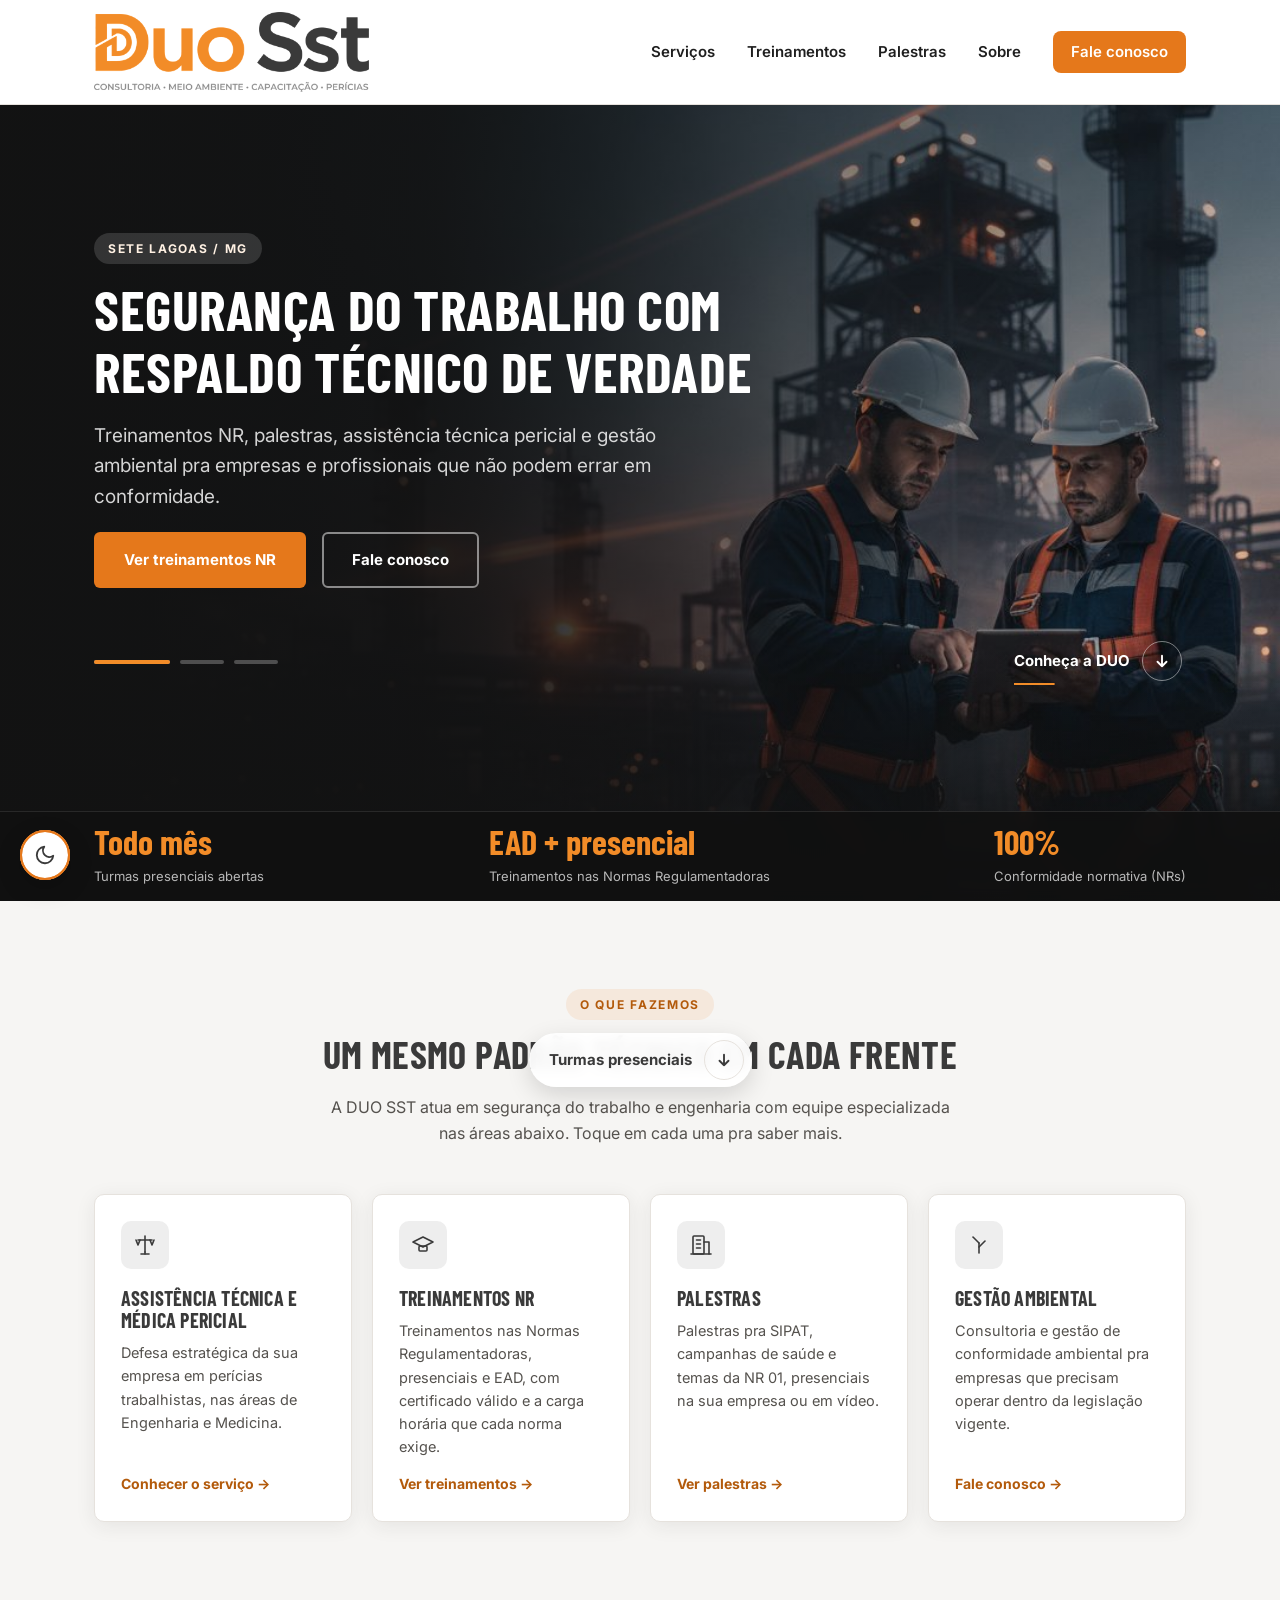
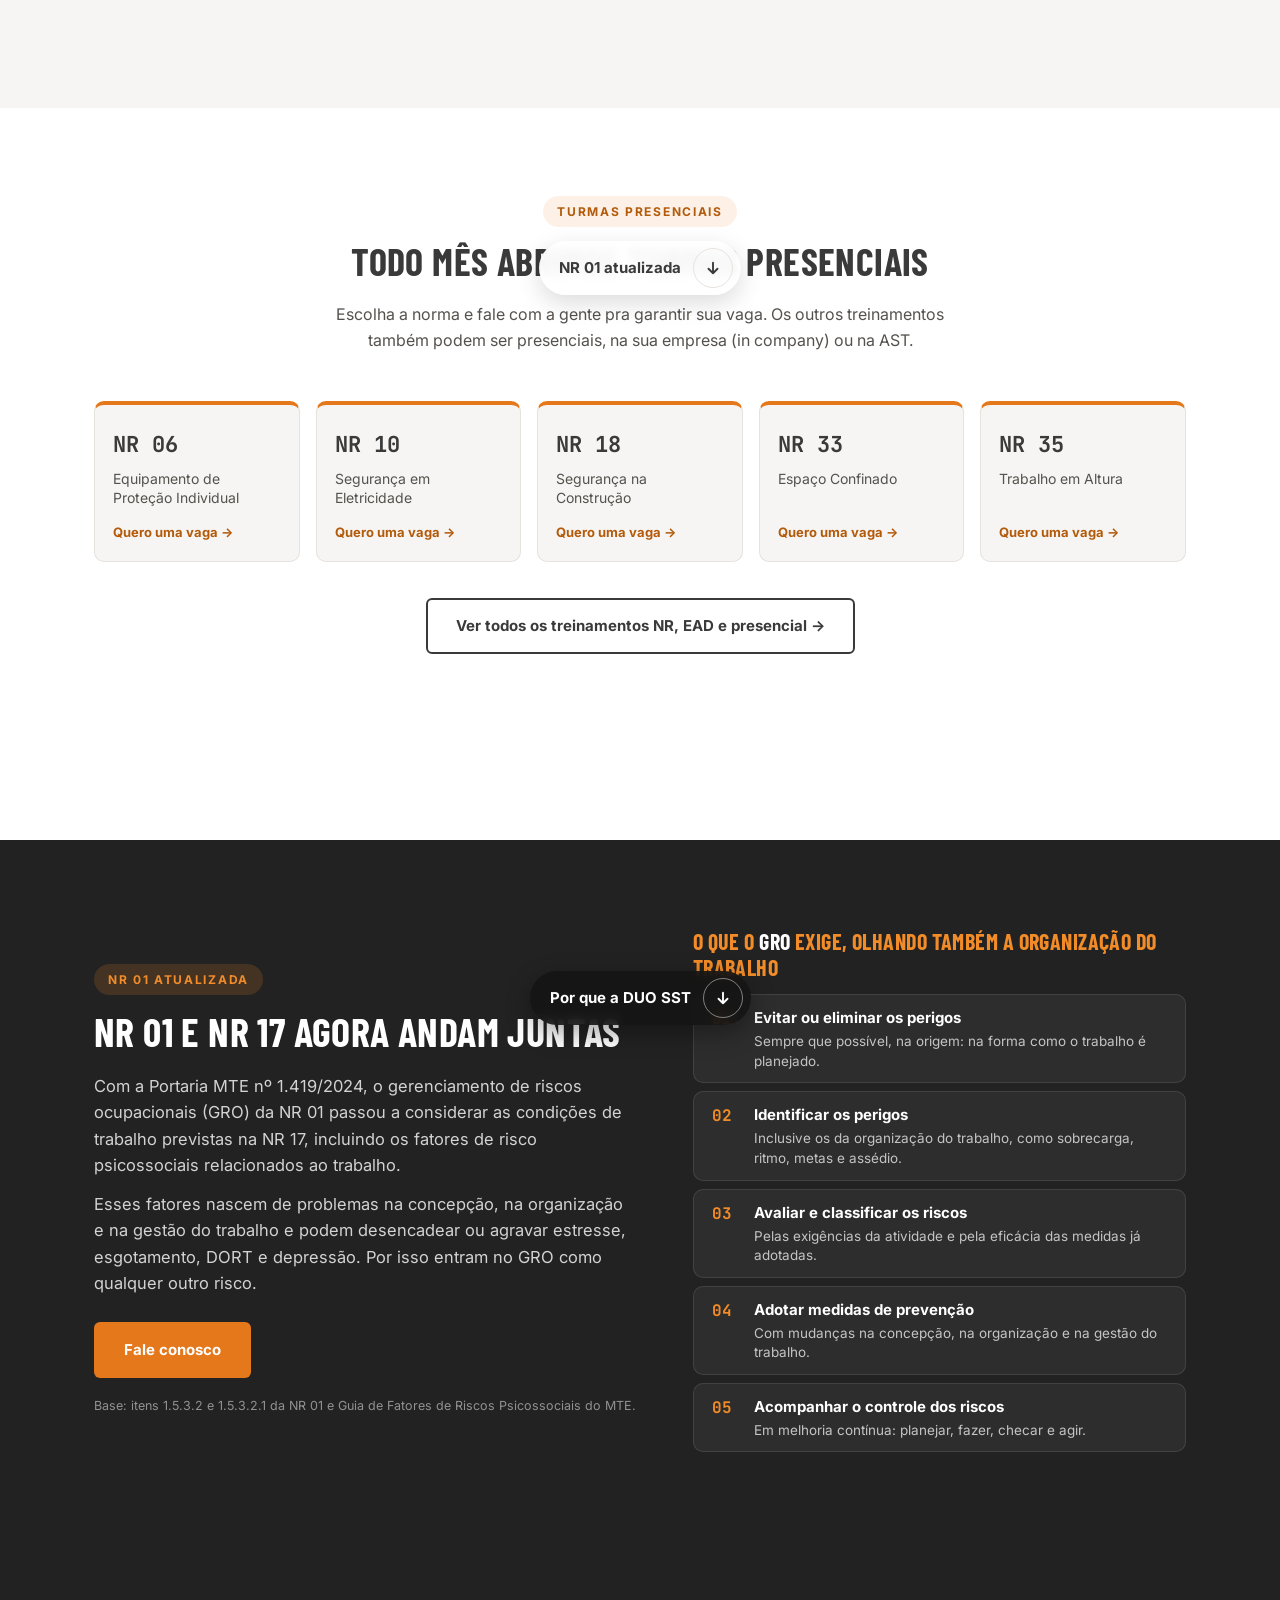
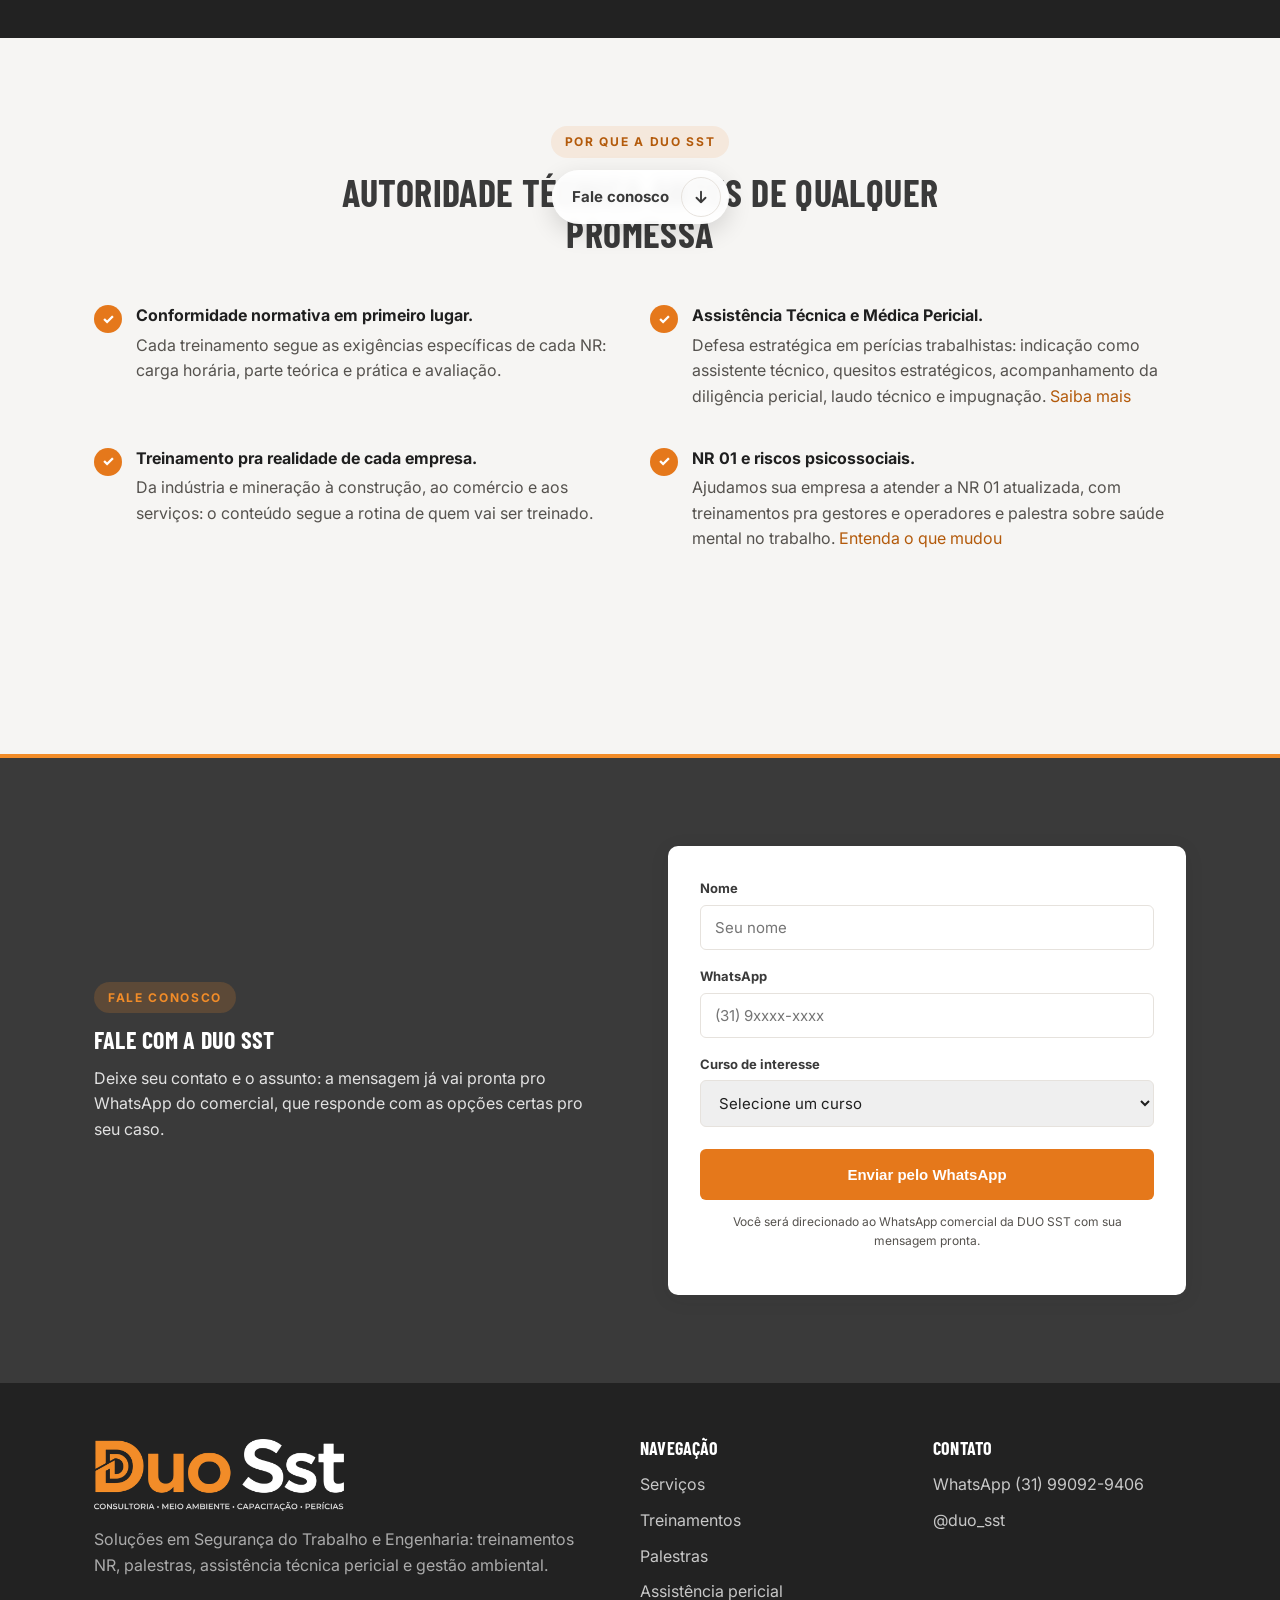
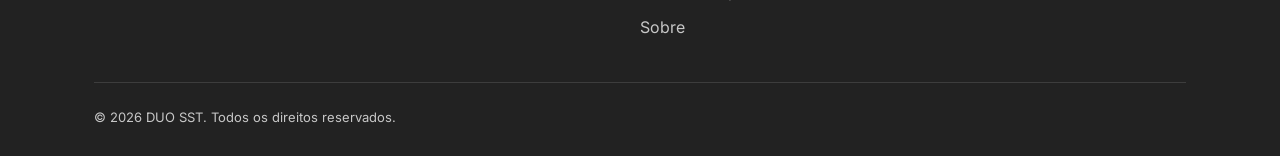
==== index.html @ 2e7e0bcc "Site DUO SST: primeira publicação no GitHub Pages Co-Authored-By: Claude Opus 5.5 <noreply@anthropic" ====
<!DOCTYPE html>
<html lang="pt-BR">
<head>
<meta charset="UTF-8">
<meta name="viewport" content="width=device-width, initial-scale=1.0">
<title>DUO SST | Treinamentos NR, Palestras, Assistência Pericial e Gestão Ambiental</title>
<meta property="og:title" content="DUO SST · Segurança do Trabalho">
<meta property="og:description" content="DUO Soluções em Segurança do Trabalho e Engenharia. Treinamentos NR (presenciais e EAD), palestras, assistência técnica e médica pericial e gestão ambiental em Sete Lagoas/MG.">
<meta property="og:image" content="https://dapper-kulfi-7c891e.netlify.app/assets/og-duo.png">
<meta property="og:image:width" content="1200">
<meta property="og:image:height" content="630">
<meta property="og:url" content="https://dapper-kulfi-7c891e.netlify.app/">
<meta property="og:type" content="website">
<link rel="icon" type="image/png" href="assets/logo-d.png">
<meta name="description" content="DUO Soluções em Segurança do Trabalho e Engenharia. Treinamentos NR (presenciais e EAD), palestras, assistência técnica e médica pericial e gestão ambiental em Sete Lagoas/MG.">
<link rel="preconnect" href="https://fonts.googleapis.com">
<link rel="preconnect" href="https://fonts.gstatic.com" crossorigin>
<link href="https://fonts.googleapis.com/css2?family=Barlow+Condensed:wght@600;700&family=Inter:wght@400;500;600;700&family=JetBrains+Mono:wght@500;700&display=swap" rel="stylesheet">
<link rel="stylesheet" href="css/style.css">
<script>try{if(localStorage.getItem("duo-tema")==="escuro")document.documentElement.dataset.theme="dark"}catch(e){}</script>
</head>
<body>

<header class="site-header">
  <div class="wrap">
    <a href="index.html" class="logo">
      <img class="logo-cor" src="assets/logo.png" alt="DUO SST · Consultoria, meio ambiente, capacitação e perícias">
      <img class="logo-prata" src="assets/logo-prata.png" alt="DUO SST · Consultoria, meio ambiente, capacitação e perícias">
    </a>
    <button class="nav-toggle" onclick="toggleNav()" aria-label="Abrir menu">&#9776;</button>
    <nav class="main-nav">
      <a href="index.html#servicos">Serviços</a>
      <a href="cursos.html">Treinamentos</a>
      <a href="palestras.html">Palestras</a>
      <a href="index.html#sobre">Sobre</a>
      <a href="index.html#cadastro" data-whats="geral" class="nav-cta">Fale conosco</a>
    </nav>
  </div>
</header>

<section class="hero hero-carrossel" aria-roledescription="carrossel" aria-label="Destaques da DUO SST">
  <div class="hero-fundos" aria-hidden="true">
    <div class="hero-fundo ativo" style="background-image:url(assets/hero/seguranca.jpg)"></div>
    <div class="hero-fundo" style="background-image:url(assets/hero/pericias.jpg)"></div>
    <div class="hero-fundo" style="background-image:url(assets/hero/nr01.jpg)"></div>
  </div>
  <div class="wrap">
    <div class="hero-slides">
      <div class="hero-slide ativo" role="group" aria-roledescription="slide" aria-label="1 de 3">
        <span class="badge">Sete Lagoas / MG</span>
        <h1>Segurança do trabalho com respaldo técnico de verdade</h1>
        <p class="lead">Treinamentos NR, palestras, assistência técnica pericial e gestão ambiental pra empresas e profissionais que não podem errar em conformidade.</p>
        <div class="actions">
          <a href="cursos.html" class="btn btn-primary">Ver treinamentos NR</a>
          <a href="#cadastro" data-whats="geral" class="btn btn-outline">Fale conosco</a>
        </div>
      </div>
      <div class="hero-slide" role="group" aria-roledescription="slide" aria-label="2 de 3">
        <span class="badge">Assistência técnica e médica pericial</span>
        <h1>Sua empresa bem defendida em perícias trabalhistas</h1>
        <p class="lead">Assistente técnico de Engenharia e Medicina do lado da sua empresa: quesitos estratégicos, acompanhamento da diligência, laudo técnico e impugnação.</p>
        <div class="actions">
          <a href="pericias.html" class="btn btn-primary">Conhecer o serviço</a>
          <a href="#cadastro" data-whats="pericia" class="btn btn-outline">Fale conosco</a>
        </div>
      </div>
      <div class="hero-slide" role="group" aria-roledescription="slide" aria-label="3 de 3">
        <span class="badge">NR 01 · Riscos psicossociais</span>
        <h1>Riscos psicossociais agora fazem parte do PGR</h1>
        <p class="lead">Desde 26 de maio de 2026, toda empresa com empregados CLT precisa inventariar, avaliar e agir sobre sobrecarga, pressão por metas, assédio e falta de autonomia. Programa de bem-estar não substitui essa avaliação.</p>
        <div class="actions">
          <a href="#nr-01" class="btn btn-primary">Entenda o que mudou</a>
          <a href="#cadastro" data-whats="nr01" class="btn btn-outline">Fale conosco</a>
        </div>
      </div>
    </div>
    <div class="hero-controles">
      <div class="hero-pontos" role="tablist" aria-label="Escolher destaque">
        <button type="button" role="tab" class="hero-ponto ativo" aria-selected="true" aria-label="Segurança do trabalho"><span></span></button>
        <button type="button" role="tab" class="hero-ponto" aria-selected="false" aria-label="Assistência pericial"><span></span></button>
        <button type="button" role="tab" class="hero-ponto" aria-selected="false" aria-label="NR 01"><span></span></button>
      </div>
      <a href="#o-que-fazemos" class="rolar-cue hero-rolar">Conheça a DUO
        <span class="rolar-seta"><svg viewBox="0 0 24 24" fill="none" stroke="currentColor" stroke-width="2.5" stroke-linecap="round" stroke-linejoin="round" aria-hidden="true"><path d="M12 5v14M6 13l6 6 6-6"/></svg></span></a>
    </div>
  </div>
  <div class="hero-faixa" aria-label="A DUO em números">
    <div class="wrap">
      <div class="hero-stats">
        <div><strong>Todo mês</strong><span>Turmas presenciais abertas</span></div>
        <div><strong>EAD + presencial</strong><span>Treinamentos nas Normas Regulamentadoras</span></div>
        <div><strong>100%</strong><span>Conformidade normativa (NRs)</span></div>
      </div>
    </div>
  </div>
</section>

<section id="servicos">
  <div class="wrap">
    <div class="section-head" id="o-que-fazemos">
      <span class="badge">O que fazemos</span>
      <h2>Um mesmo padrão técnico em cada frente</h2>
      <p>A DUO SST atua em segurança do trabalho e engenharia com equipe especializada nas áreas abaixo. Toque em cada uma pra saber mais.</p>
    </div>
    <div class="pillars pillars-4">
      <a class="pillar-card pillar-link" href="pericias.html">
        <div class="icon" data-icon="pericia"></div>
        <h3>Assistência Técnica e Médica Pericial</h3>
        <p>Defesa estratégica da sua empresa em perícias trabalhistas, nas áreas de Engenharia e Medicina.</p>
        <span class="pillar-more">Conhecer o serviço →</span>
      </a>
      <a class="pillar-card pillar-link" href="cursos.html">
        <div class="icon" data-icon="treinamento"></div>
        <h3>Treinamentos NR</h3>
        <p>Treinamentos nas Normas Regulamentadoras, presenciais e EAD, com certificado válido e a carga horária que cada norma exige.</p>
        <span class="pillar-more">Ver treinamentos →</span>
      </a>
      <a class="pillar-card pillar-link" href="palestras.html">
        <div class="icon" data-icon="empresa"></div>
        <h3>Palestras</h3>
        <p>Palestras pra SIPAT, campanhas de saúde e temas da NR 01, presenciais na sua empresa ou em vídeo.</p>
        <span class="pillar-more">Ver palestras →</span>
      </a>
      <a class="pillar-card pillar-link" href="#cadastro" data-whats="ambiental">
        <div class="icon" data-icon="ambiental"></div>
        <h3>Gestão Ambiental</h3>
        <p>Consultoria e gestão de conformidade ambiental pra empresas que precisam operar dentro da legislação vigente.</p>
        <span class="pillar-more">Fale conosco →</span>
      </a>
    </div>
  </div>
</section>

<section class="alt" id="turmas">
  <div class="wrap">
    <div class="section-head">
      <span class="badge">Turmas presenciais</span>
      <h2>Todo mês abrimos turmas presenciais</h2>
      <p>Escolha a norma e fale com a gente pra garantir sua vaga. Os outros treinamentos também podem ser presenciais, na sua empresa (in company) ou na AST.</p>
    </div>
    <div class="turmas-grid">
      <a class="turma-chip" data-turma="NR 06 (EPI)" href="#cadastro"><span class="turma-code">NR 06</span><span class="turma-nome">Equipamento de Proteção Individual</span><span class="turma-cta">Quero uma vaga →</span></a>
      <a class="turma-chip" data-turma="NR 10 (Segurança em Eletricidade)" href="#cadastro"><span class="turma-code">NR 10</span><span class="turma-nome">Segurança em Eletricidade</span><span class="turma-cta">Quero uma vaga →</span></a>
      <a class="turma-chip" data-turma="NR 18 (Construção Civil)" href="#cadastro"><span class="turma-code">NR 18</span><span class="turma-nome">Segurança na Construção</span><span class="turma-cta">Quero uma vaga →</span></a>
      <a class="turma-chip" data-turma="NR 33 (Espaço Confinado)" href="#cadastro"><span class="turma-code">NR 33</span><span class="turma-nome">Espaço Confinado</span><span class="turma-cta">Quero uma vaga →</span></a>
      <a class="turma-chip" data-turma="NR 35 (Trabalho em Altura)" href="#cadastro"><span class="turma-code">NR 35</span><span class="turma-nome">Trabalho em Altura</span><span class="turma-cta">Quero uma vaga →</span></a>
    </div>
    <p style="text-align:center; margin-top:36px;">
      <a href="cursos.html" class="btn btn-outline-grafite">Ver todos os treinamentos NR, EAD e presencial →</a>
    </p>
  </div>
</section>

<section class="nr01-section">
  <div class="wrap">
    <div class="nr01-grid" id="nr-01">
      <div>
        <span class="badge">NR 01 atualizada</span>
        <h2>NR 01 e NR 17 agora andam juntas</h2>
        <p class="nr01-lead">Com a Portaria MTE nº 1.419/2024, o gerenciamento de riscos ocupacionais (GRO) da NR 01 passou a considerar as condições de trabalho previstas na NR 17, incluindo os fatores de risco psicossociais relacionados ao trabalho.</p>
        <p class="nr01-lead">Esses fatores nascem de problemas na concepção, na organização e na gestão do trabalho e podem desencadear ou agravar estresse, esgotamento, DORT e depressão. Por isso entram no GRO como qualquer outro risco.</p>
        <div class="nr01-ctas">
          <a href="#cadastro" data-whats="nr01" class="btn btn-primary">Fale conosco</a>
        </div>
        <p class="nr01-fonte">Base: itens 1.5.3.2 e 1.5.3.2.1 da NR 01 e Guia de Fatores de Riscos Psicossociais do MTE.</p>
      </div>
      <div>
        <p class="nr01-lista-titulo">O que o <strong>GRO</strong> exige, olhando também a organização do trabalho</p>
        <ol class="nr01-passos passos-compactos">
          <li><strong>Evitar ou eliminar os perigos</strong><span>Sempre que possível, na origem: na forma como o trabalho é planejado.</span></li>
          <li><strong>Identificar os perigos</strong><span>Inclusive os da organização do trabalho, como sobrecarga, ritmo, metas e assédio.</span></li>
          <li><strong>Avaliar e classificar os riscos</strong><span>Pelas exigências da atividade e pela eficácia das medidas já adotadas.</span></li>
          <li><strong>Adotar medidas de prevenção</strong><span>Com mudanças na concepção, na organização e na gestão do trabalho.</span></li>
          <li><strong>Acompanhar o controle dos riscos</strong><span>Em melhoria contínua: planejar, fazer, checar e agir.</span></li>
        </ol>
      </div>
    </div>
  </div>
</section>

<section id="sobre">
  <div class="wrap">
    <div class="section-head">
      <span class="badge">Por que a DUO SST</span>
      <h2>Autoridade técnica antes de qualquer promessa</h2>
    </div>
    <div class="trust-list">
      <div class="trust-item">
        <span class="dot">✓</span>
        <div><strong>Conformidade normativa em primeiro lugar.</strong><p style="margin-top:4px;">Cada treinamento segue as exigências específicas de cada NR: carga horária, parte teórica e prática e avaliação.</p></div>
      </div>
      <div class="trust-item">
        <span class="dot">✓</span>
        <div><strong>Assistência Técnica e Médica Pericial.</strong><p style="margin-top:4px;">Defesa estratégica em perícias trabalhistas: indicação como assistente técnico, quesitos estratégicos, acompanhamento da diligência pericial, laudo técnico e impugnação. <a href="pericias.html">Saiba mais</a></p></div>
      </div>
      <div class="trust-item">
        <span class="dot">✓</span>
        <div><strong>Treinamento pra realidade de cada empresa.</strong><p style="margin-top:4px;">Da indústria e mineração à construção, ao comércio e aos serviços: o conteúdo segue a rotina de quem vai ser treinado.</p></div>
      </div>
      <div class="trust-item">
        <span class="dot">✓</span>
        <div><strong>NR 01 e riscos psicossociais.</strong><p style="margin-top:4px;">Ajudamos sua empresa a atender a NR 01 atualizada, com treinamentos pra gestores e operadores e palestra sobre saúde mental no trabalho. <a href="#nr-01">Entenda o que mudou</a></p></div>
      </div>
    </div>
  </div>
</section>

<section class="lead-section" id="cadastro">
  <div class="wrap">
    <div class="lead-grid">
      <div>
        <span class="badge">Fale conosco</span>
        <h2>Fale com a DUO SST</h2>
        <p>Deixe seu contato e o assunto: a mensagem já vai pronta pro WhatsApp do comercial, que responde com as opções certas pro seu caso.</p>
      </div>
      <form class="lead-form" id="lead-form" onsubmit="return sendLead('lead-form')">
        <label for="nome">Nome</label>
        <input type="text" id="nome" name="nome" placeholder="Seu nome" required>

        <label for="whatsapp">WhatsApp</label>
        <input type="tel" id="whatsapp" name="whatsapp" placeholder="(31) 9xxxx-xxxx" required>

        <label for="curso">Curso de interesse</label>
        <select id="curso" name="curso">
          <option>Selecione um curso</option>
          <option>Turma presencial (NR 06, 10, 18, 33 ou 35)</option>
          <option>Outro treinamento NR</option>
          <option>NR 01 e riscos psicossociais</option>
          <option>Palestras</option>
          <option>Assistência técnica e médica pericial</option>
          <option>Gestão ambiental</option>
        </select>

        <button type="submit" class="btn btn-primary">Enviar pelo WhatsApp</button>
        <p class="fine-print">Você será direcionado ao WhatsApp comercial da DUO SST com sua mensagem pronta.</p>
      </form>
    </div>
  </div>
</section>

<footer class="site-footer">
  <div class="wrap">
    <div class="footer-grid">
      <div>
        <img class="footer-logo logo-cor" src="assets/logo-escuro.png" alt="DUO SST">
        <img class="footer-logo logo-prata" src="assets/logo-prata.png" alt="DUO SST">
        <p>Soluções em Segurança do Trabalho e Engenharia: treinamentos NR, palestras, assistência técnica pericial e gestão ambiental.</p>
      </div>
      <div>
        <h4>Navegação</h4>
        <ul>
          <li><a href="index.html#servicos">Serviços</a></li>
          <li><a href="cursos.html">Treinamentos</a></li>
          <li><a href="palestras.html">Palestras</a></li>
          <li><a href="pericias.html">Assistência pericial</a></li>
          <li><a href="index.html#sobre">Sobre</a></li>
        </ul>
      </div>
      <div>
        <h4>Contato</h4>
        <ul>
          <li><a href="index.html#cadastro" data-whats="geral">WhatsApp (31) 99092-9406</a></li>
          <li><a href="https://www.instagram.com/duo_sst" target="_blank" rel="noopener">@duo_sst</a></li>
        </ul>
      </div>
    </div>
    <div class="footer-bottom">
      <span>&copy; 2026 DUO SST. Todos os direitos reservados.</span>
    </div>
  </div>
</footer>

<button type="button" class="tema-toggle" aria-label="Alternar modo noturno" aria-pressed="false" onclick="alternarTema()"><svg class="ico-lua" viewBox="0 0 24 24" fill="none" stroke="currentColor" stroke-width="2" stroke-linecap="round" stroke-linejoin="round" aria-hidden="true"><path d="M21 12.8A9 9 0 1 1 11.2 3a7 7 0 0 0 9.8 9.8z"/></svg><svg class="ico-sol" viewBox="0 0 24 24" fill="none" stroke="currentColor" stroke-width="2" stroke-linecap="round" aria-hidden="true"><circle cx="12" cy="12" r="4.2"/><path d="M12 2v2.2M12 19.8V22M4.9 4.9l1.6 1.6M17.5 17.5l1.6 1.6M2 12h2.2M19.8 12H22M4.9 19.1l1.6-1.6M17.5 6.5l1.6-1.6"/></svg></button>
<a class="whats-float" data-whats="geral" href="index.html#cadastro" aria-label="Fale conosco no WhatsApp"><svg viewBox="0 0 24 24" width="26" height="26" fill="currentColor" aria-hidden="true"><path d="M12 2a10 10 0 0 0-8.6 15.1L2 22l5-1.3A10 10 0 1 0 12 2zm0 18.2a8.2 8.2 0 0 1-4.2-1.2l-.3-.2-3 .8.8-2.9-.2-.3A8.2 8.2 0 1 1 12 20.2zm4.5-6.1c-.2-.1-1.5-.7-1.7-.8-.2-.1-.4-.1-.6.1l-.8 1c-.1.2-.3.2-.5.1a6.7 6.7 0 0 1-3.3-2.9c-.3-.4.3-.4.8-1.4.1-.2 0-.3 0-.4l-.8-1.8c-.2-.5-.4-.4-.6-.4h-.5a1 1 0 0 0-.7.3 3 3 0 0 0-.9 2.2 5.2 5.2 0 0 0 1.1 2.7 11.8 11.8 0 0 0 4.5 4c1.7.7 2.3.8 3.2.6.5-.1 1.5-.6 1.7-1.2.2-.6.2-1.1.2-1.2-.1-.1-.3-.2-.5-.3z"/></svg><span>Dúvidas? Fale conosco</span></a>

<script src="js/icons.js"></script>
<script src="js/courses-data.js"></script>
<script src="js/main.js"></script>
</body>
</html>
---- css/style.css ----
:root {
  /* Marca nova (out/2026): laranja + grafite, tirados da logo "2 cores" */
  --grafite: #3A3A3A;
  --grafite-dark: #222222;
  --laranja: #E5781B;        /* preenchimento com texto branco */
  --laranja-claro: #F28C28;  /* laranja exato da logo, sobre fundo escuro */
  --laranja-dark: #B35A0B;   /* texto laranja sobre fundo claro */
  --bg: #F6F5F3;
  --bg-alt: #FFFFFF;
  --ink: #1F1F1F;
  --ink-soft: #55524E;
  --border: #E6E2DD;
  --photo-bg: #ECE9E5;
  --radius: 10px;
  --shadow: 0 4px 20px rgba(40,40,40,0.08);
  --max: 1140px;
  /* Papéis de cor (trocam no modo noturno) */
  --surface: #FFFFFF;          /* cartões, header, formulários */
  --heading: var(--grafite);   /* títulos e textos fortes */
  --laranja-texto: var(--laranja-dark); /* laranja usado como cor de texto */
  --tint: rgba(40,40,40,.08);  /* fundinho de chip/ícone */
  --tint-2: rgba(40,40,40,.04);
  --mono: 'JetBrains Mono', ui-monospace, 'SFMono-Regular', Menlo, monospace;
}

* { box-sizing: border-box; }

html { scroll-behavior: smooth; }
[id] { scroll-margin-top: 116px; }

body {
  margin: 0;
  font-family: 'Inter', -apple-system, sans-serif;
  color: var(--ink);
  background: var(--bg);
  line-height: 1.6;
}

h1, h2, h3, h4 {
  font-family: 'Barlow Condensed', sans-serif;
  font-weight: 700;
  text-transform: uppercase;
  letter-spacing: 0.01em;
  line-height: 1.1;
  margin: 0 0 .5em;
  color: var(--heading);
}

p { margin: 0 0 1em; color: var(--ink-soft); }

a { color: var(--laranja-texto); text-decoration: none; }
a:hover { text-decoration: underline; }

.wrap {
  max-width: var(--max);
  margin: 0 auto;
  padding: 0 24px;
}

.badge {
  display: inline-block;
  font-family: 'Inter', sans-serif;
  font-size: 12px;
  font-weight: 700;
  letter-spacing: 0.14em;
  text-transform: uppercase;
  color: var(--laranja-texto);
  background: rgba(229,120,27,0.1);
  padding: 6px 14px;
  border-radius: 999px;
  margin-bottom: 14px;
}

.btn {
  display: inline-flex;
  align-items: center;
  gap: 8px;
  padding: 14px 28px;
  border-radius: 6px;
  font-weight: 700;
  font-size: 15px;
  cursor: pointer;
  border: 2px solid transparent;
  text-decoration: none;
  transition: transform .15s ease, box-shadow .15s ease;
  position: relative;
}
.btn:hover { transform: translateY(-1px); text-decoration: none; }

.btn-primary { background: var(--laranja); color: #fff; }
.btn-primary:hover { background: var(--laranja-dark); box-shadow: 0 6px 16px rgba(229,120,27,.3); }

.btn-outline { background: transparent; border-color: rgba(255,255,255,.5); color: #fff; }
.btn-outline:hover { border-color: #fff; background: rgba(255,255,255,.08); }

.btn-outline-grafite { background: transparent; border-color: var(--heading); color: var(--heading); }
.btn-outline-grafite:hover { background: var(--grafite); color: #fff; }

/* Header */
header.site-header {
  position: sticky;
  top: 0;
  z-index: 50;
  background: var(--surface);
  border-bottom: 1px solid var(--border);
}
header.site-header .wrap {
  display: flex;
  align-items: center;
  justify-content: space-between;
  height: 104px;
}
.logo {
  display: flex;
  align-items: center;
  gap: 10px;
}
.logo img {
  height: 80px;
  width: auto;
  display: block;
}
nav.main-nav {
  display: flex;
  align-items: center;
  gap: 32px;
}
nav.main-nav a {
  color: var(--ink);
  font-weight: 600;
  font-size: 15px;
}
nav.main-nav a:hover { color: var(--laranja-texto); text-decoration: none; }
.nav-toggle { display: none; }

/* Hero */
.hero {
  background: linear-gradient(160deg, var(--grafite-dark) 0%, var(--grafite) 100%);
  color: #fff;
  padding: 88px 0 96px;
}
.hero h1, .hero .badge { color: #fff; }
.hero .badge { background: rgba(255,255,255,.14); color: #FFF1E3; }
.hero h1 { font-size: 56px; max-width: 780px; }
.hero p.lead { font-size: 19px; color: rgba(255,255,255,.82); max-width: 620px; }
.hero .actions { display: flex; gap: 16px; margin-top: 28px; flex-wrap: wrap; }
.hero-stats {
  display: flex;
  gap: 40px;
  margin-top: 56px;
  padding-top: 32px;
  border-top: 1px solid rgba(255,255,255,.16);
  flex-wrap: wrap;
}
.hero-stats div strong {
  display: block;
  font-family: 'Barlow Condensed', sans-serif;
  font-size: 34px;
  color: var(--laranja-claro);
}
.hero-stats div span { font-size: 13px; color: rgba(255,255,255,.7); }

/* Sections */
section { padding: 88px 0; }
section.alt { background: var(--bg-alt); }
.section-head { max-width: 640px; margin: 0 auto 48px; text-align: center; }
.section-head h2 { font-size: 38px; }

/* Pillars */
.pillars {
  display: grid;
  grid-template-columns: repeat(3, 1fr);
  gap: 24px;
}
.pillar-card {
  background: var(--surface);
  border: 1px solid var(--border);
  border-radius: var(--radius);
  padding: 32px;
  box-shadow: var(--shadow);
}
.pillar-card .icon {
  width: 48px; height: 48px;
  border-radius: 10px;
  background: var(--tint);
  display: flex; align-items: center; justify-content: center;
  color: var(--heading);
  margin-bottom: 18px;
}
.pillar-card h3 { font-size: 22px; margin-bottom: 10px; }

/* Course cards — cada curso tem uma "ficha": foto reservada com selo do
   código da NR + ícone de tema, depois título/resumo/specs. O card
   inteiro é clicável e leva pra página própria do curso. */
.course-grid {
  display: grid;
  grid-template-columns: repeat(auto-fill, minmax(280px, 1fr));
  gap: 22px;
}
.course-card {
  background: var(--surface);
  border: 1px solid var(--border);
  border-radius: var(--radius);
  overflow: hidden;
  display: flex;
  flex-direction: column;
  box-shadow: var(--shadow);
  color: var(--ink);
  transition: transform .15s ease, box-shadow .15s ease;
}
.course-card:hover {
  transform: translateY(-3px);
  box-shadow: 0 10px 28px rgba(40,40,40,0.14);
  text-decoration: none;
}
.course-photo {
  position: relative;
  aspect-ratio: 16 / 10;
  background:
    repeating-linear-gradient(135deg, var(--photo-bg), var(--photo-bg) 10px, #E4E0DA 10px, #E4E0DA 20px);
  display: flex;
  align-items: center;
  justify-content: center;
  color: #9BAAA2;
  border-bottom: 1px solid var(--border);
}
.course-photo svg { width: 34px; height: 34px; opacity: .55; }
.course-code {
  position: absolute;
  top: 12px;
  left: 12px;
  display: flex;
  align-items: center;
  gap: 7px;
  background: var(--grafite);
  color: #fff;
  padding: 6px 12px 6px 9px;
  border-radius: 6px;
  font-family: var(--mono);
  font-weight: 700;
  font-size: 13px;
  letter-spacing: 0.02em;
  box-shadow: 0 3px 10px rgba(24,24,24,.35);
}
.course-code svg { width: 15px; height: 15px; flex-shrink: 0; }
.course-card-body { padding: 22px; display: flex; flex-direction: column; flex-grow: 1; }
.course-card .tags { display: flex; gap: 8px; margin-bottom: 10px; flex-wrap: wrap; }
.tag {
  font-family: var(--mono);
  font-size: 11px;
  font-weight: 600;
  letter-spacing: 0.02em;
  padding: 4px 9px;
  border-radius: 4px;
}
.tag-format { background: var(--tint); color: var(--heading); }
.tag-hours { background: rgba(229,120,27,.1); color: var(--laranja-texto); }
.course-card h3 { font-size: 19px; margin-bottom: 8px; }
.course-card p { font-size: 14px; flex-grow: 1; margin-bottom: 14px; }
.card-bottom {
  display: flex;
  align-items: center;
  justify-content: space-between;
  gap: 10px;
}
.card-price {
  font-family: var(--mono);
  font-weight: 700;
  font-size: 15px;
  color: var(--heading);
}
.course-card .card-link {
  font-size: 13.5px;
  font-weight: 700;
  color: var(--laranja-texto);
  display: flex;
  align-items: center;
  gap: 6px;
}

.price-tag {
  display: inline-block;
  font-family: var(--mono);
  font-weight: 700;
  font-size: 24px;
  color: var(--heading);
  margin-bottom: 6px;
}

/* Lead form */
.lead-section {
  background: var(--grafite); border-top: 4px solid var(--laranja-claro);
  color: #fff;
}
.lead-grid {
  display: grid;
  grid-template-columns: 1fr 1fr;
  gap: 56px;
  align-items: center;
}
.lead-section h2, .lead-section .badge { color: #fff; }
.lead-section .badge { background: rgba(242,140,40,.18); color: var(--laranja-claro); }
.lead-section p { color: rgba(255,255,255,.85); }
.lead-form {
  background: var(--surface);
  border-radius: var(--radius);
  padding: 32px;
  box-shadow: var(--shadow);
}
.lead-form label {
  display: block;
  font-size: 13px;
  font-weight: 700;
  color: var(--heading);
  margin-bottom: 6px;
  margin-top: 16px;
}
.lead-form label:first-child { margin-top: 0; }
.lead-form input, .lead-form select {
  width: 100%;
  padding: 12px 14px;
  border: 1px solid var(--border);
  border-radius: 6px;
  font-size: 15px;
  font-family: inherit;
  color: var(--ink);
}
.lead-form input:focus, .lead-form select:focus {
  outline: none;
  border-color: var(--laranja);
}
.lead-form .btn { width: 100%; justify-content: center; margin-top: 22px; padding: 15px; }
.lead-form .fine-print { font-size: 12px; color: var(--ink-soft); margin-top: 12px; text-align: center; }

/* Why-us / trust */
.trust-list { display: grid; grid-template-columns: repeat(2, 1fr); gap: 20px; }
.trust-item { display: flex; gap: 14px; align-items: flex-start; }
.trust-item .dot {
  width: 28px; height: 28px; border-radius: 50%;
  background: var(--laranja); color: #fff;
  display: flex; align-items: center; justify-content: center;
  flex-shrink: 0; font-weight: 800; font-size: 14px;
  margin-top: 2px;
}

/* Footer */
footer.site-footer {
  background: var(--grafite-dark);
  color: rgba(255,255,255,.75);
  padding: 56px 0 28px;
}
footer.site-footer h4 { color: #fff; font-size: 18px; margin-bottom: 14px; }
.footer-logo { width: 250px; max-width: 100%; height: auto; display: block; margin-bottom: 16px; }
footer.site-footer p { color: rgba(255,255,255,.62); }
footer.site-footer a { color: rgba(255,255,255,.75); }
footer.site-footer a:hover { color: #fff; }
.footer-grid {
  display: grid;
  grid-template-columns: 2fr 1fr 1fr;
  gap: 40px;
  padding-bottom: 32px;
  border-bottom: 1px solid rgba(255,255,255,.12);
}
.footer-grid ul { list-style: none; padding: 0; margin: 0; }
.footer-grid li { margin-bottom: 10px; }
.footer-bottom {
  padding-top: 24px;
  font-size: 13px;
  display: flex;
  justify-content: space-between;
  flex-wrap: wrap;
  gap: 8px;
}

/* Notice banner (dev flag) */
.dev-notice {
  background: #FFF3CD;
  color: #7A5B00;
  text-align: center;
  font-size: 13.5px;
  padding: 10px 16px;
}
.dev-notice strong { font-weight: 700; }

/* Category heading in catalog */
.cat-heading { margin: 56px 0 24px; }
.cat-heading:first-child { margin-top: 0; }
.cat-block + .cat-block { margin-top: 52px; }
.cat-heading h3 {
  font-size: 26px;
  border-left: 5px solid var(--laranja);
  padding-left: 14px;
}

/* Filter tabs (navegação do catálogo) */
.filter-tabs {
  display: flex;
  gap: 10px;
  flex-wrap: wrap;
  margin-bottom: 40px;
}
.filter-tab {
  font-family: 'Inter', sans-serif;
  font-size: 13.5px;
  font-weight: 600;
  padding: 9px 16px;
  border-radius: 999px;
  border: 1px solid var(--border);
  background: var(--surface);
  color: var(--ink-soft);
  cursor: pointer;
}
.filter-tab:hover { border-color: var(--laranja); color: var(--laranja-texto); }
.filter-tab.active { background: var(--grafite); border-color: var(--grafite); color: #fff; }

/* Breadcrumb */
.breadcrumb {
  font-size: 13px;
  color: rgba(255,255,255,.65);
  margin-bottom: 18px;
  display: flex;
  gap: 6px;
  flex-wrap: wrap;
}
.breadcrumb a { color: rgba(255,255,255,.85); }
.breadcrumb a:hover { color: #fff; }
.breadcrumb span[aria-current] { color: #fff; }

/* Course detail page */
.course-hero {
  display: grid;
  grid-template-columns: 1fr 220px;
  gap: 32px;
  align-items: start;
}
.course-hero-code {
  display: inline-flex;
  align-items: center;
  gap: 9px;
  font-family: var(--mono);
  font-weight: 700;
  font-size: 15px;
  background: rgba(255,255,255,.14);
  color: #fff;
  padding: 7px 14px 7px 11px;
  border-radius: 6px;
  margin-bottom: 16px;
}
.course-hero-code svg { width: 18px; height: 18px; }
.course-hero h1 { font-size: 40px; max-width: 640px; }
.quick-facts {
  background: rgba(255,255,255,.08);
  border: 1px solid rgba(255,255,255,.16);
  border-radius: var(--radius);
  padding: 20px;
}
.quick-facts dt {
  font-size: 11px;
  text-transform: uppercase;
  letter-spacing: 0.1em;
  color: rgba(255,255,255,.55);
  margin-bottom: 3px;
}
.quick-facts dd {
  font-family: var(--mono);
  font-size: 14px;
  color: #fff;
  margin: 0 0 16px;
  line-height: 1.4;
}
.quick-facts dd:last-child { margin-bottom: 0; }

.detail-layout {
  display: grid;
  grid-template-columns: 1fr 300px;
  gap: 48px;
  align-items: start;
}

.photo-reserved {
  aspect-ratio: 16 / 7;
  border-radius: var(--radius);
  border: 2px dashed var(--border);
  background:
    repeating-linear-gradient(135deg, var(--photo-bg), var(--photo-bg) 12px, #E4E0DA 12px, #E4E0DA 24px);
  display: flex;
  flex-direction: column;
  align-items: center;
  justify-content: center;
  gap: 10px;
  color: #7C8B83;
  margin-bottom: 40px;
  text-align: center;
  padding: 24px;
}
.photo-reserved svg { width: 32px; height: 32px; opacity: .7; }
.photo-reserved strong { font-size: 14px; color: #5D6B63; }
.photo-reserved span { font-size: 12.5px; max-width: 360px; }

/* Foto real (quando o curso já tem imagem) no lugar do placeholder */
.photo-real {
  aspect-ratio: 16 / 7;
  border-radius: var(--radius);
  overflow: hidden;
  position: relative;
  margin-bottom: 40px;
  box-shadow: var(--shadow);
}
.photo-real img { width: 100%; height: 100%; object-fit: cover; display: block; }
.photo-real .caption {
  position: absolute; left: 0; right: 0; bottom: 0;
  background: linear-gradient(0deg, rgba(24,24,24,.88) 0%, rgba(24,24,24,0) 100%);
  color: #fff; padding: 34px 22px 16px;
  font-family: var(--mono); font-size: 12px; letter-spacing: 0.05em; text-transform: uppercase;
}

/* Hero com foto de fundo mesclada na paleta grafite (duotom), no padrão já
   usado em outros clientes da JGA pra fotos reais em fundo de marca.
   Cada camada tem z-index explícito pra não depender de ordem de pintura
   de pseudo-elemento vs. elemento real. */
.hero.has-photo { position: relative; overflow: hidden; background: var(--grafite-dark); }
.hero.has-photo .wrap { position: relative; z-index: 3; }
.hero-photo { position: absolute; inset: 0; overflow: hidden; }
.hero-photo img {
  position: absolute; inset: 0; z-index: 0;
  width: 100%; height: 100%; object-fit: cover; display: block;
  filter: grayscale(1) contrast(1.08) brightness(.85);
}
.hero-photo::after {
  content: ''; position: absolute; inset: 0; z-index: 1;
  background: linear-gradient(160deg, var(--grafite-dark) 0%, var(--grafite) 100%);
  mix-blend-mode: color;
}
.hero-photo-scrim {
  position: absolute; inset: 0; z-index: 2;
  background: linear-gradient(100deg, rgba(24,24,24,.94) 0%, rgba(24,24,24,.72) 42%, rgba(24,24,24,.35) 100%);
}

.module-list { list-style: none; margin: 0; padding: 0; counter-reset: mod; }
.module-list > li {
  counter-increment: mod;
  display: flex;
  gap: 16px;
  padding: 16px 0;
  border-bottom: 1px solid var(--border);
}
.module-list > li:first-child { padding-top: 0; }
.module-list > li::before {
  content: counter(mod, decimal-leading-zero);
  font-family: var(--mono);
  font-weight: 700;
  font-size: 13px;
  color: var(--laranja-texto);
  background: rgba(229,120,27,.1);
  border-radius: 6px;
  min-width: 30px;
  height: 30px;
  display: flex;
  align-items: center;
  justify-content: center;
  flex-shrink: 0;
}
.module-list strong { display: block; font-size: 15px; color: var(--ink); font-weight: 600; }
.module-list .module-meta { font-family: var(--mono); font-size: 12px; color: var(--ink-soft); margin-top: 3px; }

.module-toggle {
  margin-top: 10px;
  background: none;
  border: none;
  color: var(--laranja-texto);
  font-weight: 700;
  font-size: 13px;
  cursor: pointer;
  padding: 0;
  font-family: inherit;
}
.module-toggle:hover { text-decoration: underline; }

.aula-list {
  list-style: none;
  margin: 14px 0 0;
  padding: 14px 0 0;
  border-top: 1px dashed var(--border);
}
.aula-list li {
  display: flex;
  align-items: center;
  justify-content: space-between;
  gap: 10px;
  padding: 6px 0;
  font-size: 13.5px;
  color: var(--ink-soft);
}
.aula-num { font-family: var(--mono); color: var(--laranja-texto); }
.quiz-tag {
  flex-shrink: 0;
  font-family: var(--mono);
  font-size: 10.5px;
  font-weight: 700;
  letter-spacing: 0.04em;
  text-transform: uppercase;
  background: var(--tint);
  color: var(--heading);
  padding: 2px 8px;
  border-radius: 4px;
}

.side-card {
  background: var(--surface);
  border: 1px solid var(--border);
  border-radius: var(--radius);
  padding: 24px;
  margin-bottom: 20px;
  box-shadow: var(--shadow);
}
.side-card h4 { font-size: 16px; margin-bottom: 10px; }
.side-card p { font-size: 13.5px; margin-bottom: 0; }
.side-card .btn { width: 100%; justify-content: center; margin-top: 6px; }

.audience-box {
  display: flex;
  gap: 12px;
  align-items: flex-start;
  background: rgba(40,40,40,.05);
  border-radius: var(--radius);
  padding: 18px 20px;
  margin: 28px 0;
}
.audience-box svg { width: 22px; height: 22px; color: var(--heading); flex-shrink: 0; margin-top: 2px; }
.audience-box p { margin: 0; font-size: 14px; }

.source-note {
  font-size: 12.5px;
  color: var(--ink-soft);
  border-top: 1px solid var(--border);
  padding-top: 16px;
  margin-top: 32px;
}

/* Landing de venda por curso — seções extras (dores, benefícios, FAQ,
   prova social, CTA final). Só aparecem quando o curso tem esses dados
   (ver courses-data.js) — hoje só o NR-33 piloto tem. */
.dores-section { background: var(--grafite-dark); color: #fff; padding: 72px 0; }
.dores-section .badge { color: var(--laranja-claro); background: rgba(242,140,40,.14); }
.dores-section .section-head h2 { color: #fff; }
.dores-section .section-head p { color: rgba(255,255,255,.75); }
.dores-grid { display: grid; grid-template-columns: repeat(3, 1fr); gap: 22px; }
.dor-card {
  background: rgba(255,255,255,.06);
  border: 1px solid rgba(255,255,255,.14);
  border-left: 3px solid var(--laranja);
  border-radius: var(--radius);
  padding: 26px;
}
.dor-card .icon { width: 40px; height: 40px; color: var(--laranja-claro); margin-bottom: 14px; }
.dor-card h3 { color: #fff; font-size: 19px; margin-bottom: 8px; }
.dor-card p { color: rgba(255,255,255,.75); font-size: 14px; margin: 0; }

.beneficios-section { padding: 72px 0 24px; }
.beneficios-list { list-style: none; margin: 0; padding: 0; display: grid; grid-template-columns: 1fr 1fr; gap: 14px 32px; }
.beneficios-list li { display: flex; gap: 12px; align-items: flex-start; font-size: 15px; color: var(--ink); }
.beneficios-list .check {
  width: 22px; height: 22px; border-radius: 50%; background: var(--laranja); color: #fff;
  display: flex; align-items: center; justify-content: center; flex-shrink: 0; font-weight: 800; font-size: 13px; margin-top: 1px;
}

.social-proof-box {
  border: 2px dashed var(--border);
  border-radius: var(--radius);
  padding: 32px;
  display: flex;
  align-items: center;
  gap: 22px;
  margin: 40px 0;
  background: rgba(229,120,27,.04);
}
.social-proof-box svg { width: 30px; height: 30px; color: var(--laranja-texto); flex-shrink: 0; }
.social-proof-box strong { display: block; font-size: 15px; color: var(--ink); margin-bottom: 4px; }
.social-proof-box p { margin: 0; font-size: 13.5px; }
.social-proof-box a { font-weight: 700; }

.faq-list { margin-top: 8px; }
.faq-item { border-bottom: 1px solid var(--border); padding: 20px 0; }
.faq-item:first-child { padding-top: 0; }
.faq-item h4 { font-size: 16px; color: var(--heading); margin-bottom: 6px; text-transform: none; letter-spacing: 0; font-family: 'Inter', sans-serif; font-weight: 700; }
.faq-item p { font-size: 14px; margin: 0; }

.final-cta {
  background: linear-gradient(160deg, var(--grafite-dark) 0%, var(--grafite) 100%);
  color: #fff;
  padding: 64px 0;
  text-align: center;
}
.final-cta h2 { color: #fff; font-size: 32px; max-width: 560px; margin: 0 auto 8px; }
.final-cta > .wrap > p.final-lead { color: rgba(255,255,255,.75); max-width: 480px; margin: 0 auto 36px; font-size: 14.5px; }

.promo-card {
  max-width: 480px;
  margin: 0 auto;
  background: var(--surface);
  border-radius: 16px;
  padding: 36px 32px 32px;
  box-shadow: 0 24px 60px rgba(0,0,0,.4);
  position: relative;
}
.promo-card::before {
  content: '';
  position: absolute;
  top: -3px; left: -3px; right: -3px;
  height: 6px;
  border-radius: 16px 16px 0 0;
  background: linear-gradient(90deg, var(--laranja), var(--grafite));
}
.promo-badge {
  display: inline-flex;
  align-items: center;
  gap: 6px;
  background: rgba(229,120,27,.1);
  color: var(--laranja-texto);
  font-family: var(--mono);
  font-weight: 700;
  font-size: 11.5px;
  letter-spacing: 0.08em;
  text-transform: uppercase;
  padding: 6px 14px;
  border-radius: 999px;
  margin-bottom: 18px;
}
.promo-price-row { margin: 4px 0 22px; }
.promo-price {
  font-family: var(--mono);
  font-weight: 800;
  font-size: 46px;
  color: var(--heading);
  line-height: 1;
}
.promo-price-note { font-size: 13px; color: var(--ink-soft); margin-top: 4px; }
.btn-mega {
  width: 100%;
  justify-content: center;
  padding: 18px;
  font-size: 16.5px;
  line-height: 1.3;
  box-shadow: 0 8px 24px rgba(229,120,27,.35);
  animation: pulse-cta 2.4s ease-in-out infinite;
}
@keyframes pulse-cta {
  0%, 100% { box-shadow: 0 8px 24px rgba(229,120,27,.35), 0 0 0 0 rgba(229,120,27,.45); }
  50% { box-shadow: 0 8px 24px rgba(229,120,27,.35), 0 0 0 10px rgba(229,120,27,0); }
}
@media (prefers-reduced-motion: reduce) {
  .btn-mega { animation: none; }
}
.trust-badges {
  display: flex;
  justify-content: center;
  flex-wrap: wrap;
  gap: 14px 20px;
  margin-top: 20px;
  padding-top: 18px;
  border-top: 1px solid var(--border);
}
.trust-badges span {
  display: flex;
  align-items: center;
  gap: 6px;
  font-size: 12px;
  color: var(--ink-soft);
  font-weight: 600;
}
.trust-badges svg { width: 15px; height: 15px; color: var(--laranja-texto); flex-shrink: 0; }

/* Cartão de curso: link cobrindo o cartão + seletor EAD/Presencial por cima */
.card-stretch { position: absolute; inset: 0; z-index: 1; }
.modo-row, .btn-whats { position: relative; z-index: 2; }
.modo-row { display: flex; flex-direction: column; gap: 6px; margin-bottom: 12px; }
.modo-label { font-family: var(--mono); font-size: 10.5px; letter-spacing: .04em; text-transform: uppercase; color: var(--ink-soft); }
.modo-switch { display: inline-flex; align-self: flex-start; background: var(--tint); border-radius: 999px; padding: 3px; }
.modo-opt {
  font-family: var(--mono); font-size: 12px; font-weight: 700; letter-spacing: .02em;
  border: 0; background: transparent; color: var(--heading); padding: 6px 14px; border-radius: 999px; cursor: pointer;
  transition: background .15s ease, color .15s ease;
}
.modo-opt:hover:not(:disabled) { background: rgba(40,40,40,.1); }
.modo-opt:disabled { opacity: .4; text-decoration: line-through; cursor: not-allowed; }
.course-card[data-modo="ead"] .modo-opt[data-set-modo="ead"] { background: var(--grafite); color: #fff; }
.course-card[data-modo="presencial"] .modo-opt[data-set-modo="presencial"] { background: var(--laranja); color: #fff; }
/* Selo da NR acompanha a modalidade escolhida: grafite no EAD, laranja no Presencial */
.course-code { transition: background .2s ease; }
.course-card[data-modo="presencial"] .course-code { background: var(--laranja); }
.course-card[data-modo="ead"] .only-presencial,
.course-card[data-modo="presencial"] .only-ead { display: none; }
.card-bottom-presencial { animation: modoIn .2s ease; }
.card-presencial-info { font-size: 12.5px; color: var(--ink-soft); line-height: 1.35; }
.card-presencial-info strong { display: block; font-family: var(--mono); font-size: 14px; color: var(--heading); }
.btn-whats {
  display: inline-flex; align-items: center; gap: 7px; flex-shrink: 0;
  background: var(--laranja); color: #fff; font-weight: 700; font-size: 13px;
  padding: 9px 14px; border-radius: 8px; text-decoration: none;
}
.btn-whats:hover { background: var(--laranja-dark); text-decoration: none; }
@keyframes modoIn { from { opacity: 0; transform: translateY(4px); } to { opacity: 1; transform: none; } }

/* Pop-up de destaque das turmas presenciais (página do curso) */
.promo-pop {
  position: fixed; inset: 0; z-index: 200; display: flex; align-items: center; justify-content: center;
  padding: 16px; background: rgba(24,24,24,.55); backdrop-filter: blur(4px);
  opacity: 0; transition: opacity .25s ease;
}
.promo-pop.aberto { opacity: 1; }
.promo-pop.saindo { opacity: 0; }
.promo-pop-box {
  position: relative; width: 100%; max-width: 860px; max-height: calc(100vh - 32px); overflow: auto;
  display: grid; grid-template-columns: 0.85fr 1.15fr; background: var(--surface); border-radius: 18px;
  box-shadow: 0 30px 80px rgba(0,0,0,.45);
  transform: translateY(18px) scale(.97); transition: transform .3s cubic-bezier(.2,.8,.2,1);
}
.promo-pop.aberto .promo-pop-box { transform: none; }
.promo-pop-photo { position: relative; background: var(--grafite-dark); overflow: hidden; min-height: 220px; }
.promo-pop-photo img { position: absolute; inset: 0; width: 100%; height: 100%; object-fit: cover; }
.promo-pop-photo::after { content: ''; position: absolute; inset: 0; background: linear-gradient(180deg, rgba(24,24,24,0) 40%, rgba(24,24,24,.75) 100%); }
.promo-pop-code {
  position: absolute; left: 18px; bottom: 18px; z-index: 1; display: inline-flex; align-items: center; gap: 7px;
  background: var(--laranja-dark); color: #fff; font-family: var(--mono); font-weight: 700; font-size: 14px;
  padding: 7px 12px; border-radius: 6px;
}
.promo-pop-body { position: relative; padding: 34px 34px 26px; }
.promo-pop-close {
  position: absolute; top: 12px; right: 12px; width: 36px; height: 36px; border-radius: 50%;
  border: 0; background: var(--tint); color: var(--heading); font-size: 22px; line-height: 1; cursor: pointer;
}
.promo-pop-box:focus { outline: none; }
.promo-pop-close:hover { background: rgba(40,40,40,.16); }
.promo-pop-kicker {
  display: inline-block; font-family: var(--mono); font-size: 11.5px; font-weight: 700; letter-spacing: .06em;
  text-transform: uppercase; color: var(--laranja-texto); background: rgba(229,120,27,.1); padding: 5px 10px; border-radius: 4px;
}
.promo-pop-body h2 { font-size: 30px; margin: 12px 40px 8px 0; line-height: 1.1; }
.promo-pop-lead { font-size: 14.5px; margin-bottom: 18px; }
.promo-pop-pilares { list-style: none; margin: 0 0 22px; padding: 0; display: grid; gap: 14px; }
.promo-pop-pilares li { display: flex; gap: 12px; align-items: flex-start; }
.promo-pop-ico {
  flex-shrink: 0; width: 40px; height: 40px; border-radius: 10px; display: flex; align-items: center; justify-content: center;
  background: var(--tint); color: var(--heading);
}
.promo-pop-pilares strong { display: block; color: var(--heading); font-size: 14.5px; }
.promo-pop-pilares span { font-size: 13.5px; color: var(--ink-soft); line-height: 1.45; }
.promo-pop-ctas { display: grid; grid-template-columns: 1fr 1fr; gap: 10px; }
.promo-pop-ctas .btn { justify-content: center; gap: 8px; padding: 14px 12px; }
.promo-pop-skip {
  display: block; margin: 14px auto 0; border: 0; background: none; color: var(--ink-soft);
  font-size: 13px; text-decoration: underline; cursor: pointer;
}
.promo-pop-timer { position: absolute; left: 0; right: 0; top: 0; height: 4px; z-index: 3; background: var(--tint); }
.promo-pop-timer span {
  display: block; height: 100%; width: 100%; transform-origin: left;
  background: linear-gradient(90deg, var(--laranja), var(--grafite));
  animation-name: popTimer; animation-timing-function: linear; animation-fill-mode: forwards;
}
@keyframes popTimer { from { transform: scaleX(1); } to { transform: scaleX(0); } }
@media (max-width: 760px) {
  .promo-pop-box { grid-template-columns: 1fr; }
  .promo-pop-photo { min-height: 96px; }
  .promo-pop-code { left: 14px; bottom: 12px; font-size: 13px; }
  .promo-pop-body { padding: 18px 18px 16px; }
  .promo-pop-body h2 { font-size: 23px; margin-top: 8px; }
  .promo-pop-lead { font-size: 13.5px; margin-bottom: 14px; }
  .promo-pop-pilares { gap: 9px; margin-bottom: 16px; }
  .promo-pop-pilares span { font-size: 12.5px; line-height: 1.4; }
  .promo-pop-ico { width: 34px; height: 34px; }
  .promo-pop-ctas .btn { padding: 12px; }
  .promo-pop-skip { margin-top: 10px; }
  .promo-pop-ctas { grid-template-columns: 1fr; }
}
@media (prefers-reduced-motion: reduce) {
  .promo-pop, .promo-pop-box { transition: none; }
}

/* Pop-up do catálogo: cartão de exemplo alternando EAD/Presencial */
.promo-pop-box-demo { grid-template-columns: 350px 1fr; max-width: 940px; }
.pop-demo-stage {
  position: relative; display: flex; align-items: center; justify-content: center; padding: 44px 28px 28px;
  background: linear-gradient(160deg, var(--grafite-dark) 0%, var(--grafite) 100%);
}
.pop-demo-label {
  position: absolute; top: 16px; left: 18px; font-family: var(--mono); font-size: 10.5px; font-weight: 700;
  letter-spacing: .08em; text-transform: uppercase; color: rgba(255,255,255,.6);
}
.pop-demo { width: 100%; max-width: 330px; pointer-events: none; zoom: .88; }
.pop-demo .course-card-body { min-height: 236px; }
.pop-demo .card-bottom { flex-direction: column; align-items: stretch; gap: 10px; margin-top: auto; }
.pop-demo .card-bottom .btn-whats { justify-content: center; }
.pop-demo .card-presencial-info strong { display: inline; margin-right: 4px; }
.pop-demo .course-card { box-shadow: 0 18px 40px rgba(0,0,0,.35); }
.pop-demo .course-card p { display: none; }
.pop-demo .modo-switch { animation: tapPulse 2.6s ease-out infinite; }
@keyframes tapPulse {
  0%, 60% { box-shadow: 0 0 0 0 rgba(229,120,27,.0); }
  70% { box-shadow: 0 0 0 0 rgba(229,120,27,.55); }
  100% { box-shadow: 0 0 0 12px rgba(229,120,27,0); }
}
.pop-opcoes { list-style: none; margin: 0 0 22px; padding: 0; display: grid; gap: 10px; }
.pop-opcoes li {
  display: flex; gap: 12px; align-items: flex-start; padding: 12px 14px; border-radius: 10px;
  border: 1px solid var(--border); transition: border-color .25s ease, background .25s ease;
}
.pop-opcoes strong { display: block; color: var(--heading); font-size: 14.5px; }
.pop-opcoes span:not(.pop-opcao-tag) { font-size: 13.5px; color: var(--ink-soft); line-height: 1.45; }
.pop-opcao-tag {
  flex-shrink: 0; font-family: var(--mono); font-size: 11.5px; font-weight: 700; padding: 5px 10px; border-radius: 999px;
  background: var(--tint); color: var(--heading); min-width: 88px; text-align: center; transition: background .25s ease, color .25s ease;
}
.promo-pop-box[data-modo="ead"] .pop-opcoes li[data-opcao="ead"] { border-color: var(--grafite); background: var(--tint-2); }
.promo-pop-box[data-modo="ead"] li[data-opcao="ead"] .pop-opcao-tag { background: var(--grafite); color: #fff; }
.promo-pop-box[data-modo="presencial"] .pop-opcoes li[data-opcao="presencial"] { border-color: var(--laranja); background: rgba(229,120,27,.05); }
.promo-pop-box[data-modo="presencial"] li[data-opcao="presencial"] .pop-opcao-tag { background: var(--laranja); color: #fff; }
@media (max-width: 760px) {
  .promo-pop-box-demo { grid-template-columns: 1fr; }
  .pop-demo-stage { padding: 34px 16px 16px; }
  .pop-demo { max-width: 300px; zoom: .74; }
  .pop-demo .course-photo, .pop-demo .modo-label { display: none; }
  .pop-demo .course-card-body { min-height: 0; padding: 16px; }
  .pop-demo .course-card h3 { margin-bottom: 4px; }
  .pop-demo-stage { padding: 30px 16px 14px; }
  .pop-opcoes li { padding: 9px 11px; gap: 10px; }
  .pop-opcoes strong { font-size: 13.5px; }
  .pop-opcao-tag { min-width: 0; }
  .pop-opcoes span:not(.pop-opcao-tag) { font-size: 12.5px; }
}
@media (prefers-reduced-motion: reduce) {
  .pop-demo .modo-switch { animation: none; }
}

/* Modalidades EAD + Presencial lado a lado */
.promo-options { display: grid; grid-template-columns: repeat(2, minmax(0, 440px)); justify-content: center; gap: 24px; align-items: stretch; }
.promo-options.single { grid-template-columns: minmax(0, 480px); }
.promo-options .promo-card { max-width: none; margin: 0; display: flex; flex-direction: column; }
.promo-options .promo-card .trust-badges { margin-top: auto; padding-top: 16px; }
.promo-price-text { font-size: 36px; }
.promo-obs { font-size: 12.5px; color: var(--ink-soft); margin: 12px 0 0; line-height: 1.45; }
.promo-badge-grafite { background: var(--tint); color: var(--heading); }
.btn-grafite, .btn-grafite.btn-mega { background: var(--grafite); color: #fff; box-shadow: 0 8px 24px rgba(40,40,40,.3); }
.btn-grafite:hover { background: var(--grafite-dark); }
.side-card-presencial { border-top: 3px solid var(--grafite); }
.side-card-presencial h4 { margin-top: 12px; }
.card-price-soft { font-size: 12.5px; color: var(--ink-soft); }
@media (max-width: 860px) {
  .promo-options { grid-template-columns: 1fr; }
}

@media (max-width: 860px) {
  header.site-header .wrap { height: 76px; }
  .logo img { height: 52px; }
  .dores-grid { grid-template-columns: 1fr; }
  .beneficios-list { grid-template-columns: 1fr; }
  .social-proof-box { flex-direction: column; align-items: flex-start; }
  .course-hero { grid-template-columns: 1fr; }
  .detail-layout { grid-template-columns: 1fr; }
  .hero h1 { font-size: 38px; }
  .pillars { grid-template-columns: 1fr; }
  .lead-grid { grid-template-columns: 1fr; }
  .trust-list { grid-template-columns: 1fr; }
  .footer-grid { grid-template-columns: 1fr; gap: 28px; }
  nav.main-nav {
    position: fixed;
    top: 76px; left: 0; right: 0;
    background: var(--surface);
    flex-direction: column;
    align-items: flex-start;
    padding: 20px 24px;
    border-bottom: 1px solid var(--border);
    display: none;
  }
  nav.main-nav.open { display: flex; }
  .nav-toggle {
    display: block;
    background: none;
    border: none;
    font-size: 26px;
    color: var(--heading);
    cursor: pointer;
  }
}

/* ===== Parecer da Larissa (14/10): contato comercial, turmas do mês, NR 01, palestras, perícias ===== */

/* Menu: "Fale conosco" vira botão e abre o WhatsApp comercial */
nav.main-nav a.nav-cta {
  background: var(--laranja);
  color: #fff;
  padding: 9px 18px;
  border-radius: 8px;
}
nav.main-nav a.nav-cta:hover { background: var(--laranja-dark); color: #fff; }

/* Botão flutuante do WhatsApp (mensagem muda conforme a página) */
.whats-float {
  position: fixed;
  right: 20px; bottom: 20px;
  z-index: 60;
  display: flex; align-items: center; gap: 10px;
  background: #1FA855;
  color: #fff;
  padding: 12px 18px 12px 14px;
  border-radius: 999px;
  font-weight: 700; font-size: 14px;
  box-shadow: 0 8px 24px rgba(0,0,0,.22);
  transition: transform .15s ease;
}
.whats-float:hover { transform: translateY(-2px); text-decoration: none; color: #fff; }

/* Pilares clicáveis (4 frentes) */
.pillars-4 { grid-template-columns: repeat(4, 1fr); gap: 20px; }
.pillars-4 .pillar-card { padding: 26px; }
.pillars-4 .pillar-card h3 { font-size: 20px; }
.pillar-link {
  display: flex; flex-direction: column;
  color: inherit;
  transition: border-color .15s ease, transform .15s ease, box-shadow .15s ease;
}
.pillar-link p { flex-grow: 1; font-size: 14.5px; }
.pillar-link:hover {
  text-decoration: none;
  border-color: var(--laranja);
  transform: translateY(-3px);
  box-shadow: 0 10px 28px rgba(40,40,40,.12);
}
.pillar-link:hover .icon { background: var(--laranja); color: #fff; }
.pillar-more { font-weight: 700; font-size: 14px; color: var(--laranja-texto); }

/* Turmas presenciais do mês */
.turmas-grid { display: grid; grid-template-columns: repeat(5, 1fr); gap: 16px; }
.turma-chip {
  display: flex; flex-direction: column; gap: 6px;
  background: var(--bg);
  border: 1px solid var(--border);
  border-top: 4px solid var(--laranja);
  border-radius: var(--radius);
  padding: 22px 18px 18px;
  color: var(--ink);
  transition: transform .15s ease, box-shadow .15s ease, background .15s ease;
}
.turma-chip:hover { text-decoration: none; transform: translateY(-3px); background: var(--surface); box-shadow: var(--shadow); }
.turma-code { font-family: var(--mono); font-weight: 700; font-size: 22px; color: var(--heading); }
.turma-nome { font-size: 14px; color: var(--ink-soft); flex-grow: 1; line-height: 1.4; }
.turma-cta { font-size: 13px; font-weight: 700; color: var(--laranja-texto); margin-top: 8px; }

/* NR 01 */
.nr01-section { background: var(--grafite-dark); color: #fff; }
.nr01-section h2 { color: #fff; font-size: 40px; }
.nr01-section .badge { background: rgba(242,140,40,.16); color: var(--laranja-claro); }
.nr01-grid { display: grid; grid-template-columns: 1.1fr 1fr; gap: 56px; align-items: center; }
.nr01-lead { color: rgba(255,255,255,.8); font-size: 16.5px; }
.nr01-ctas { display: flex; gap: 14px; flex-wrap: wrap; margin-top: 26px; }
.nr01-passos { list-style: none; margin: 0; padding: 0; counter-reset: passo; display: grid; gap: 14px; }
.nr01-passos li {
  counter-increment: passo;
  position: relative;
  background: rgba(255,255,255,.05);
  border: 1px solid rgba(255,255,255,.1);
  border-radius: var(--radius);
  padding: 18px 20px 18px 66px;
}
.nr01-passos li::before {
  content: counter(passo, decimal-leading-zero);
  position: absolute; left: 20px; top: 18px;
  font-family: var(--mono); font-weight: 700; font-size: 18px;
  color: var(--laranja-claro);
}
.nr01-passos strong { display: block; color: #fff; font-size: 16px; margin-bottom: 2px; }
.nr01-passos span { color: rgba(255,255,255,.72); font-size: 14px; }

/* Páginas internas (palestras / perícias / palestra) */
.page-hero { padding: 72px 0 76px; }
.page-hero h1 { font-size: 50px; max-width: 760px; }
.duas-colunas { display: grid; grid-template-columns: 1fr 1fr; gap: 48px; align-items: start; }
.duas-colunas h2 { font-size: 34px; }
.lista-check { list-style: none; margin: 0; padding: 0; display: grid; gap: 12px; }
.lista-check li { display: flex; gap: 12px; align-items: flex-start; color: var(--ink); font-size: 15px; }
.lista-check li::before {
  content: "✓"; flex-shrink: 0;
  width: 24px; height: 24px; border-radius: 50%;
  background: var(--laranja); color: #fff;
  display: flex; align-items: center; justify-content: center;
  font-size: 12px; font-weight: 800; margin-top: 1px;
}
.info-cards { display: grid; grid-template-columns: repeat(3, 1fr); gap: 20px; }
.info-card { background: var(--surface); border: 1px solid var(--border); border-radius: var(--radius); padding: 26px; box-shadow: var(--shadow); }
.info-card .icon { width: 36px; height: 36px; color: var(--laranja-texto); margin-bottom: 12px; }
.info-card h3 { font-size: 20px; margin-bottom: 8px; }
.info-card p { font-size: 14.5px; margin: 0; }
.lei-list { display: grid; grid-template-columns: repeat(2, 1fr); gap: 16px; }
.lei-item { border-left: 4px solid var(--laranja); background: var(--surface); border-radius: 0 var(--radius) var(--radius) 0; padding: 18px 22px; }
.lei-item .lei-ref { font-family: var(--mono); font-weight: 700; font-size: 13px; color: var(--laranja-texto); letter-spacing: .02em; }
.lei-item h3 { font-size: 19px; margin: 4px 0 6px; }
.lei-item p { font-size: 14px; margin: 0; }
.fonte-nota { font-size: 12.5px; color: var(--ink-soft); margin-top: 18px; text-align: center; }

/* Vitrine de palestras */
.palestra-grid { display: grid; grid-template-columns: repeat(auto-fill, minmax(260px, 1fr)); gap: 22px; }
.palestra-card {
  position: relative;
  display: flex; flex-direction: column;
  background: var(--surface); border: 1px solid var(--border); border-radius: var(--radius);
  overflow: hidden; box-shadow: var(--shadow); color: inherit;
  transition: transform .15s ease, box-shadow .15s ease;
}
a.palestra-card:hover { text-decoration: none; transform: translateY(-3px); box-shadow: 0 12px 30px rgba(40,40,40,.14); }
.palestra-capa { position: relative; aspect-ratio: 16 / 10; background: var(--grafite); overflow: hidden; }
.palestra-capa img { width: 100%; height: 100%; object-fit: cover; display: block; }
.palestra-capa-tema {
  position: absolute; inset: 0;
  display: flex; align-items: flex-end;
  padding: 18px;
  font-family: 'Barlow Condensed', sans-serif; font-weight: 700; text-transform: uppercase;
  font-size: 30px; line-height: 1; color: #fff;
}
.palestra-capa-tema small { display: block; font-size: 13px; letter-spacing: .1em; color: var(--laranja-claro); margin-bottom: 6px; }
.palestra-selo {
  position: absolute; top: 12px; left: 12px; z-index: 2;
  font-size: 11.5px; font-weight: 700; letter-spacing: .08em; text-transform: uppercase;
  padding: 5px 10px; border-radius: 999px;
  background: var(--surface); color: var(--heading);
}
.palestra-selo.disponivel { background: var(--laranja); color: #fff; }
.palestra-body { padding: 20px 22px 22px; display: flex; flex-direction: column; flex-grow: 1; }
.palestra-body h3 { font-size: 21px; margin-bottom: 6px; }
.palestra-body p { font-size: 14px; flex-grow: 1; }
.palestra-meta { font-family: var(--mono); font-size: 12px; color: var(--ink-soft); margin-bottom: 12px; }
.palestra-rodape { display: flex; align-items: center; justify-content: space-between; gap: 10px; }
.palestra-preco { font-family: var(--mono); font-weight: 700; color: var(--heading); }
.palestra-preco s { color: var(--ink-soft); font-weight: 500; font-size: 12px; margin-right: 6px; }
.palestra-link { font-weight: 700; font-size: 14px; color: var(--laranja-texto); }

.cta-faixa { background: var(--laranja); color: #fff; padding: 56px 0; }
.cta-faixa .wrap { display: flex; align-items: center; justify-content: space-between; gap: 28px; flex-wrap: wrap; }
.cta-faixa h2 { color: #fff; font-size: 32px; margin: 0 0 6px; }
.cta-faixa p { color: rgba(255,255,255,.9); margin: 0; max-width: 560px; }
.btn-branco { background: #fff; color: var(--laranja-texto); }
.btn-branco:hover { background: var(--grafite-dark); color: #fff; }

@media (max-width: 1000px) {
  .pillars-4 { grid-template-columns: repeat(2, 1fr); }
  .turmas-grid { grid-template-columns: repeat(3, 1fr); }
  .nr01-grid, .duas-colunas { grid-template-columns: 1fr; gap: 36px; }
  .info-cards { grid-template-columns: 1fr; }
}
@media (max-width: 860px) {
  nav.main-nav a.nav-cta { margin-top: 4px; }
  .page-hero h1 { font-size: 36px; }
  .nr01-section h2 { font-size: 32px; }
  .lei-list { grid-template-columns: 1fr; }
}
@media (max-width: 560px) {
  .wrap { padding: 0 16px; }
  .pillars-4 { grid-template-columns: 1fr; }
  .turmas-grid { grid-template-columns: repeat(2, 1fr); gap: 12px; }
  .turma-chip { padding: 16px 14px 14px; }
  .whats-float span { display: none; }
  .whats-float { padding: 14px; }
  .hero-stats { gap: 24px; }
  .hero-stats div strong { font-size: 26px; }
}

/* ===== Modo noturno (14/10) =====
   Ativado por html[data-theme="dark"] (escolha salva em localStorage "duo-tema").
   Só troca tokens; a logo vira prata (assets/logo-prata.png). */
:root[data-theme="dark"] {
  color-scheme: dark;
  --grafite-dark: #101010;
  --bg: #151515;
  --bg-alt: #1B1B1B;
  --surface: #222222;
  --ink: #ECE9E5;
  --ink-soft: #AEA9A3;
  --border: #343230;
  --photo-bg: #2A2A2A;
  --heading: #F4F1ED;
  --laranja-texto: #F28C28;
  --tint: rgba(255,255,255,.08);
  --tint-2: rgba(255,255,255,.04);
  --shadow: 0 4px 22px rgba(0,0,0,.45);
}
:root[data-theme="dark"] .dev-notice { background: #2B2615; color: #E9DDB0; border-color: #3D3519; }
:root[data-theme="dark"] .photo-reserved strong { color: var(--ink-soft); }
:root[data-theme="dark"] .btn-outline-grafite:hover { background: var(--heading); border-color: var(--heading); color: #151515; }
:root[data-theme="dark"] .lead-form input,
:root[data-theme="dark"] .lead-form select { background: #1A1A1A; color: var(--ink); }
:root[data-theme="dark"] .modo-switch { background: var(--tint); }
:root[data-theme="dark"] .course-card[data-modo="ead"] .modo-opt[data-set-modo="ead"] { background: var(--heading); color: #151515; }
:root[data-theme="dark"] .filter-tab.active { background: var(--laranja); border-color: var(--laranja); color: #fff; }
:root[data-theme="dark"] .btn-grafite, :root[data-theme="dark"] .btn-grafite.btn-mega { background: #3A3A3A; }
:root[data-theme="dark"] .btn-grafite:hover { background: #4A4A4A; }
:root[data-theme="dark"] .whats-float { box-shadow: 0 8px 24px rgba(0,0,0,.5); }

/* Logo: versão colorida no claro, prata no escuro */
.logo-prata { display: none !important; }
:root[data-theme="dark"] .logo-cor { display: none !important; }
:root[data-theme="dark"] .logo-prata { display: block !important; }

/* Transição suave só no momento da troca (não pesa a rolagem) */
html.tema-trocando, html.tema-trocando *, html.tema-trocando *::before {
  transition: background-color .35s ease, color .35s ease, border-color .35s ease !important;
}

/* Botão de tema: flutuante, canto inferior esquerdo */
.tema-toggle {
  position: fixed;
  left: 20px; bottom: 20px;
  z-index: 60;
  width: 50px; height: 50px;
  border-radius: 50%;
  border: 1px solid var(--border);
  background: var(--surface);
  color: var(--heading);
  box-shadow: 0 8px 24px rgba(0,0,0,.18);
  cursor: pointer;
  display: flex; align-items: center; justify-content: center;
  transition: transform .2s ease;
}
.tema-toggle:hover { transform: translateY(-2px) rotate(-12deg); }
.tema-toggle:focus-visible { outline: 3px solid var(--laranja); outline-offset: 3px; }
.tema-toggle svg { width: 22px; height: 22px; }
.tema-toggle .ico-sol { display: none; color: var(--laranja-claro); }
:root[data-theme="dark"] .tema-toggle .ico-lua { display: none; }
:root[data-theme="dark"] .tema-toggle .ico-sol { display: block; }

/* Indicador de entrada: anéis pulsando por alguns segundos, sem texto */
.tema-toggle.chamando::before,
.tema-toggle.chamando::after {
  content: "";
  position: absolute; inset: -1px;
  border-radius: 50%;
  border: 2px solid var(--laranja);
  animation: tema-onda 1.4s ease-out infinite;
  pointer-events: none;
}
.tema-toggle.chamando::after { animation-delay: .7s; }
.tema-toggle.chamando { animation: tema-balanca 1.4s ease-in-out infinite; }
@keyframes tema-onda { from { transform: scale(1); opacity: .9; } to { transform: scale(1.9); opacity: 0; } }
@keyframes tema-balanca { 0%, 60%, 100% { transform: rotate(0); } 70% { transform: rotate(-14deg); } 80% { transform: rotate(10deg); } 90% { transform: rotate(-5deg); } }
@media (prefers-reduced-motion: reduce) {
  .tema-toggle.chamando, .tema-toggle.chamando::before, .tema-toggle.chamando::after { animation: none; }
  .tema-toggle.chamando { outline: 3px solid var(--laranja); outline-offset: 3px; }
}
@media (max-width: 560px) {
  .tema-toggle { left: 16px; bottom: 16px; width: 46px; height: 46px; }
}

/* Convite pra rolar a página (seta descendo), usado no topo das páginas internas */
.rolar-cue {
  display: inline-flex; align-items: center; gap: 12px;
  color: #fff; font-weight: 700; font-size: 15px;
  padding: 8px 4px; position: relative;
}
.rolar-cue:hover { text-decoration: none; color: #fff; }
.rolar-cue::after {
  content: ""; position: absolute; left: 4px; right: 56px; bottom: 4px; height: 2px;
  background: var(--laranja-claro); transform: scaleX(.35); transform-origin: left; transition: transform .3s ease;
}
.rolar-cue:hover::after { transform: scaleX(1); }
.rolar-seta {
  width: 40px; height: 40px; border-radius: 50%;
  border: 1.5px solid rgba(255,255,255,.45);
  display: flex; align-items: center; justify-content: center;
  transition: background .2s ease, border-color .2s ease;
}
.rolar-seta svg { width: 18px; height: 18px; animation: rolar-desce 1.6s ease-in-out infinite; }
.rolar-cue:hover .rolar-seta { background: var(--laranja); border-color: var(--laranja); }
@keyframes rolar-desce { 0%, 100% { transform: translateY(-2px); } 50% { transform: translateY(4px); } }
@media (prefers-reduced-motion: reduce) { .rolar-seta svg { animation: none; } }
.rolar-proximo { text-align: center; margin-top: 48px; }
.rolar-cue-claro, .rolar-cue-claro:hover { color: var(--heading); }
.rolar-cue-claro::after { background: var(--laranja); }
.rolar-cue-claro .rolar-seta { border-color: var(--border); color: var(--heading); }
.rolar-cue-claro:hover .rolar-seta { color: #fff; }
/* Etapas da perícia: 5 itens precisam caber inteiros numa tela de notebook baixa */
.passos-compactos { gap: 8px; }
#etapas-pericia { scroll-margin-top: 112px; }
.passos-compactos li { padding: 11px 18px 11px 60px; }
.passos-compactos li::before { top: 11px; left: 18px; font-size: 16px; }
.passos-compactos strong { font-size: 15px; }
.passos-compactos span { font-size: 13.5px; line-height: 1.45; display: block; }
/* Tela baixa (notebook pequeno): WhatsApp flutuante vira só o ícone pra não cobrir conteúdo */
@media (max-height: 720px) {
  .whats-float span { display: none; }
  .whats-float { padding: 14px; }
}

/* ===== Carrossel do topo da home (14/10): 3 telas com foto de fundo, troca sozinha ===== */
.hero-carrossel { position: relative; overflow: hidden; background: var(--grafite-dark); }
.hero-carrossel .wrap { position: relative; z-index: 2; }
.hero-fundos { position: absolute; inset: 0; z-index: 0; }
.hero-fundo {
  position: absolute; inset: 0;
  background-size: cover; background-position: right center;
  opacity: 0; transform: scale(1.06);
  transition: opacity .7s ease, transform 5.5s ease-out;
}
.hero-fundo.ativo { opacity: 1; transform: scale(1); }
/* escurece o lado do texto no mesmo tom grafite das fotos */
.hero-fundos::after {
  content: ""; position: absolute; inset: 0;
  background:
    linear-gradient(90deg, rgba(18,18,18,.96) 0%, rgba(18,18,18,.88) 34%, rgba(18,18,18,.45) 62%, rgba(18,18,18,.12) 100%),
    linear-gradient(0deg, rgba(18,18,18,.85) 0%, rgba(18,18,18,0) 32%);
}
.hero-slides { display: grid; }
.hero-slide {
  grid-area: 1 / 1;
  opacity: 0; visibility: hidden; transform: translateY(14px);
  transition: opacity .4s ease, transform .4s ease, visibility 0s linear .4s;
}
.hero-slide.ativo { opacity: 1; visibility: visible; transform: none; transition: opacity .45s ease .15s, transform .45s ease .15s, visibility 0s; }
.hero-slide h1 { max-width: 760px; }
.hero-pontos { display: flex; gap: 10px; margin-top: 34px; }
.hero-ponto {
  width: 44px; height: 22px; padding: 0; border: 0; background: none; cursor: pointer;
  display: flex; align-items: center;
}
.hero-ponto span { display: block; width: 100%; height: 4px; border-radius: 4px; background: rgba(255,255,255,.25); overflow: hidden; position: relative; }
.hero-ponto span::after { content: ""; position: absolute; inset: 0; background: var(--laranja-claro); transform: scaleX(0); transform-origin: left; }
.hero-ponto.ativo span::after { animation: hero-progresso var(--hero-tempo, 5s) linear forwards; }
.hero-carrossel.pausado .hero-ponto.ativo span::after { animation-play-state: paused; }
.hero-ponto:focus-visible { outline: 2px solid var(--laranja-claro); outline-offset: 3px; border-radius: 4px; }
@keyframes hero-progresso { to { transform: scaleX(1); } }
.hero-carrossel .hero-stats { margin-top: 34px; }
@media (max-width: 860px) {
  .hero-fundo { background-position: 72% center; }
  .hero-fundos::after { background: linear-gradient(180deg, rgba(18,18,18,.55) 0%, rgba(18,18,18,.9) 45%, rgba(18,18,18,.96) 100%); }
}
@media (prefers-reduced-motion: reduce) {
  .hero-fundo, .hero-slide, .hero-slide.ativo { transition: opacity .01s; transform: none; }
  .hero-ponto.ativo span::after { animation: none; transform: scaleX(1); }
}
.hero-ponto { transition: width .3s ease; }
.hero-ponto.ativo { width: 76px; }
.hero-ponto.ativo span { background: rgba(255,255,255,.4); }

/* Topo da home: mais baixo, com números + seta "Conheça a DUO" ainda na primeira tela */
.hero-carrossel { padding: 64px 0 36px; }
.hero-carrossel .hero-pontos { margin-top: 26px; }
.hero-rodape {
  display: flex; align-items: flex-end; justify-content: space-between; gap: 24px; flex-wrap: wrap;
  margin-top: 30px; padding-top: 24px; border-top: 1px solid rgba(255,255,255,.16);
}
.hero-carrossel .hero-stats { margin-top: 0; padding-top: 0; border-top: 0; }
.hero-rolar { margin-bottom: 2px; }
@media (max-width: 860px) {
  .hero-carrossel { padding: 44px 0 28px; }
}

/* Carrossel: barrinhas à esquerda e seta "Conheça a DUO" à direita, na mesma linha */
.hero-controles { display: flex; align-items: center; justify-content: space-between; gap: 20px; margin-top: 26px; }
.hero-controles .hero-pontos { margin-top: 0; }
.hero-carrossel { padding: 60px 0 30px; }
/* Faixa de números logo abaixo do carrossel (espia na primeira tela e convida a rolar) */
.hero-faixa { background: #1A1A1A; padding: 22px 0; border-top: 1px solid rgba(255,255,255,.08); }
.hero-faixa .hero-stats { margin: 0; padding: 0; border: 0; justify-content: space-between; }
:root[data-theme="dark"] .hero-faixa { background: #0B0B0B; }
@media (max-width: 860px) {
  .hero-carrossel { padding: 40px 0 24px; }
  .hero-controles .rolar-cue { font-size: 13.5px; gap: 8px; }
  .hero-controles .rolar-seta { width: 34px; height: 34px; }
}
.hero-carrossel { padding: 44px 0 22px; }
.hero-carrossel .actions { margin-top: 22px; }
.hero-controles { margin-top: 20px; }

/* Carrossel ocupa a primeira tela inteira (até o fim da janela): a faixa de números começa
   logo abaixo, sem aparecer cortada. Conteúdo centralizado, barrinhas + seta no pé. */
.hero-carrossel { min-height: calc(100vh - 104px); min-height: calc(100svh - 104px); display: flex; flex-direction: column; justify-content: center; }
.hero-carrossel > .wrap { width: 100%; }
@media (max-width: 860px) {
  .hero-carrossel { min-height: calc(100svh - 76px); }
}
/* "Conheça a DUO" leva direto pro título da seção (sem o respiro de cima), pra caber os cartões */
#o-que-fazemos { scroll-margin-top: 124px; }
/* Home: WhatsApp flutuante só aparece depois do carrossel */
.whats-float.escondido { opacity: 0; transform: translateY(16px); pointer-events: none; }
.whats-float { transition: opacity .3s ease, transform .3s ease; }

/* Números presos no pé do carrossel: carrossel + números = altura exata da primeira tela */
.hero-carrossel { padding: 0; justify-content: stretch; }
.hero-carrossel > .wrap { flex: 1; display: flex; flex-direction: column; justify-content: center; padding-top: 24px; padding-bottom: 14px; }
.hero-carrossel .hero-faixa {
  position: relative; z-index: 2;
  background: rgba(16,16,16,.82); backdrop-filter: blur(6px); -webkit-backdrop-filter: blur(6px);
  border-top: 1px solid rgba(255,255,255,.1);
  padding: 16px 0;
}
:root[data-theme="dark"] .hero-carrossel .hero-faixa { background: rgba(8,8,8,.85); }
@media (max-width: 860px) {
  .hero-carrossel > .wrap { padding-top: 24px; padding-bottom: 14px; }
  .hero-carrossel .hero-faixa .hero-stats { gap: 14px 24px; }
}
.hero-carrossel .hero-controles { margin-top: 16px; }
/* Ajuste fino pra caber carrossel + números na primeira tela de notebook (681px) */
.hero-carrossel > .wrap { padding-top: 18px; padding-bottom: 10px; }
.hero-carrossel .hero-slide h1 { margin-bottom: .35em; }
.hero-carrossel .hero-slide p.lead { margin-bottom: 0; }
.hero-carrossel .actions { margin-top: 20px; }
.hero-carrossel .hero-controles { margin-top: 14px; }
.hero-carrossel .hero-faixa { padding: 12px 0; }
.hero-carrossel .hero-faixa .hero-stats div strong { line-height: 1.05; margin-bottom: 4px; }
@media (max-width: 560px) {
  .hero-carrossel .hero-faixa .hero-stats { display: grid; grid-template-columns: repeat(3, 1fr); gap: 10px; }
  .hero-carrossel .hero-faixa .hero-stats div strong { font-size: 18px; }
  .hero-carrossel .hero-faixa .hero-stats div span { font-size: 11px; line-height: 1.3; display: block; }
}

/* Seção NR 01 (texto do Guia do MTE, 2ª mudança: integração NR 01 e NR 17) */
.nr01-section .nr01-lead + .nr01-lead { margin-top: -4px; }
.nr01-fonte { font-size: 12.5px; color: rgba(255,255,255,.5); margin: 18px 0 0; }
.nr01-lista-titulo { font-family: 'Barlow Condensed', sans-serif; font-weight: 700; text-transform: uppercase; letter-spacing: .02em; font-size: 18px; color: var(--laranja-claro); margin: 0 0 14px; }
#nr-01 { scroll-margin-top: 124px; }
.nr01-lista-titulo { font-size: 22px; line-height: 1.2; }
.nr01-lista-titulo strong { color: #fff; }
/* Setas automáticas entre seções: as âncoras agora são tratadas no JS (rolarAte) */
[id] { scroll-margin-top: 0; }
.rolar-proximo { margin-top: 44px; }
/* título por cima da foto no cartão da vitrine (Outubro Rosa) */
.palestra-capa-foto { background: linear-gradient(180deg, rgba(20,20,20,0) 35%, rgba(20,20,20,.85) 100%); }
/* Promoção dos cursos EAD: "de R$ 500,00" riscado em cima do preço */
.preco-de { display: block; font-family: var(--mono); font-size: 12px; font-weight: 500; color: var(--ink-soft); text-decoration: line-through; letter-spacing: 0; margin-bottom: 2px; }
.promo-price .preco-de { font-size: 14px; }

/* Setas de divisão "grudam" no pé da tela enquanto a seção está à vista e voltam pro lugar
   no fim dela: depois de clicar e descer, a seta da seção seguinte nunca fica cortada. */
.rolar-proximo { position: sticky; bottom: 14px; z-index: 40; pointer-events: none; display: flex; justify-content: center; }
.rolar-proximo .rolar-cue {
  pointer-events: auto;
  padding: 7px 8px 7px 20px; border-radius: 999px;
  background: rgba(255,255,255,.94); box-shadow: 0 8px 24px rgba(0,0,0,.14);
  backdrop-filter: blur(6px); -webkit-backdrop-filter: blur(6px);
}
.rolar-proximo .rolar-cue::after { display: none; }
.rolar-proximo .rolar-cue:not(.rolar-cue-claro) { background: rgba(20,20,20,.88); box-shadow: 0 8px 24px rgba(0,0,0,.35); }
:root[data-theme="dark"] .rolar-proximo .rolar-cue-claro { background: rgba(34,34,34,.92); box-shadow: 0 8px 24px rgba(0,0,0,.45); }
@media (max-width: 560px) {
  .rolar-proximo { bottom: 12px; }
  .rolar-proximo .rolar-cue { font-size: 13px; gap: 8px; padding: 5px 6px 5px 14px; max-width: calc(100vw - 150px); }
  .rolar-proximo .rolar-seta { width: 32px; height: 32px; flex-shrink: 0; }
}

/* Topo das páginas internas com foto de fundo (mesmo tratamento do carrossel da home) */
.hero-com-foto { position: relative; overflow: hidden; background: var(--grafite-dark); padding: 64px 0 34px; }
.hero-com-foto .wrap { position: relative; z-index: 2; }
.hero-com-foto .hero-controles { margin-top: 30px; }
@media (max-width: 860px) { .hero-com-foto { padding: 44px 0 26px; } }

/* ===== Interação padrão em todo cartão e item com ícone (mesmo efeito dos cartões da home) ===== */
.info-card, .lei-item, .dor-card, .side-card, .audience-box, .social-proof-box, .promo-card {
  transition: transform .2s ease, box-shadow .2s ease, border-color .2s ease;
}
.info-card:hover, .side-card:hover, .audience-box:hover, .social-proof-box:hover, .promo-card:hover {
  transform: translateY(-3px); border-color: var(--laranja); box-shadow: 0 10px 28px rgba(40,40,40,.12);
}
.lei-item:hover { transform: translateY(-3px); box-shadow: 0 10px 28px rgba(40,40,40,.12); }
.dor-card:hover { transform: translateY(-3px); border-color: var(--laranja-claro); box-shadow: 0 12px 30px rgba(0,0,0,.35); }
/* ícones: crescem e giram de leve */
.info-card .icon, .dor-card .icon, .audience-box svg, .social-proof-box svg, .trust-item .dot, .pillar-card .icon {
  transition: transform .3s cubic-bezier(.3,1.6,.5,1), background .2s ease, color .2s ease;
}
.info-card:hover .icon, .dor-card:hover .icon, .audience-box:hover svg, .social-proof-box:hover svg { transform: scale(1.15) rotate(-6deg); }
.info-card:hover .icon { color: var(--laranja); }
.lei-item:hover .lei-ref { color: var(--laranja); }
/* itens de lista: deslizam e destacam o número/check */
.trust-item, .nr01-passos li, .lista-check li, .beneficios-list li, .module-list > li, .faq-item {
  transition: transform .2s ease, border-color .2s ease, background .2s ease;
}
.trust-item:hover, .lista-check li:hover, .beneficios-list li:hover { transform: translateX(6px); }
.trust-item:hover .dot { transform: scale(1.15); background: var(--laranja-dark); }
.lista-check li::before, .beneficios-list .check { transition: transform .3s cubic-bezier(.3,1.6,.5,1); }
.lista-check li:hover::before, .beneficios-list li:hover .check { transform: scale(1.18); }
.nr01-passos li:hover { transform: translateX(6px); border-color: rgba(242,140,40,.55); background: rgba(255,255,255,.08); }
.nr01-passos li::before { transition: transform .3s cubic-bezier(.3,1.6,.5,1); }
.nr01-passos li:hover::before { transform: scale(1.2); }
.module-list > li:hover { transform: translateX(4px); }
.faq-item:hover h4 { color: var(--laranja-texto); }
:root[data-theme="dark"] .info-card:hover, :root[data-theme="dark"] .side-card:hover, :root[data-theme="dark"] .lei-item:hover { box-shadow: 0 10px 28px rgba(0,0,0,.5); }
@media (prefers-reduced-motion: reduce) {
  .info-card:hover, .lei-item:hover, .dor-card:hover, .side-card:hover, .audience-box:hover, .social-proof-box:hover, .promo-card:hover,
  .trust-item:hover, .nr01-passos li:hover, .lista-check li:hover, .beneficios-list li:hover, .module-list > li:hover { transform: none; }
}
/* Catálogo: a seta "Fale conosco" não flutua; aparece só no fim da lista de cursos */
#catalogo .rolar-proximo { position: static; }
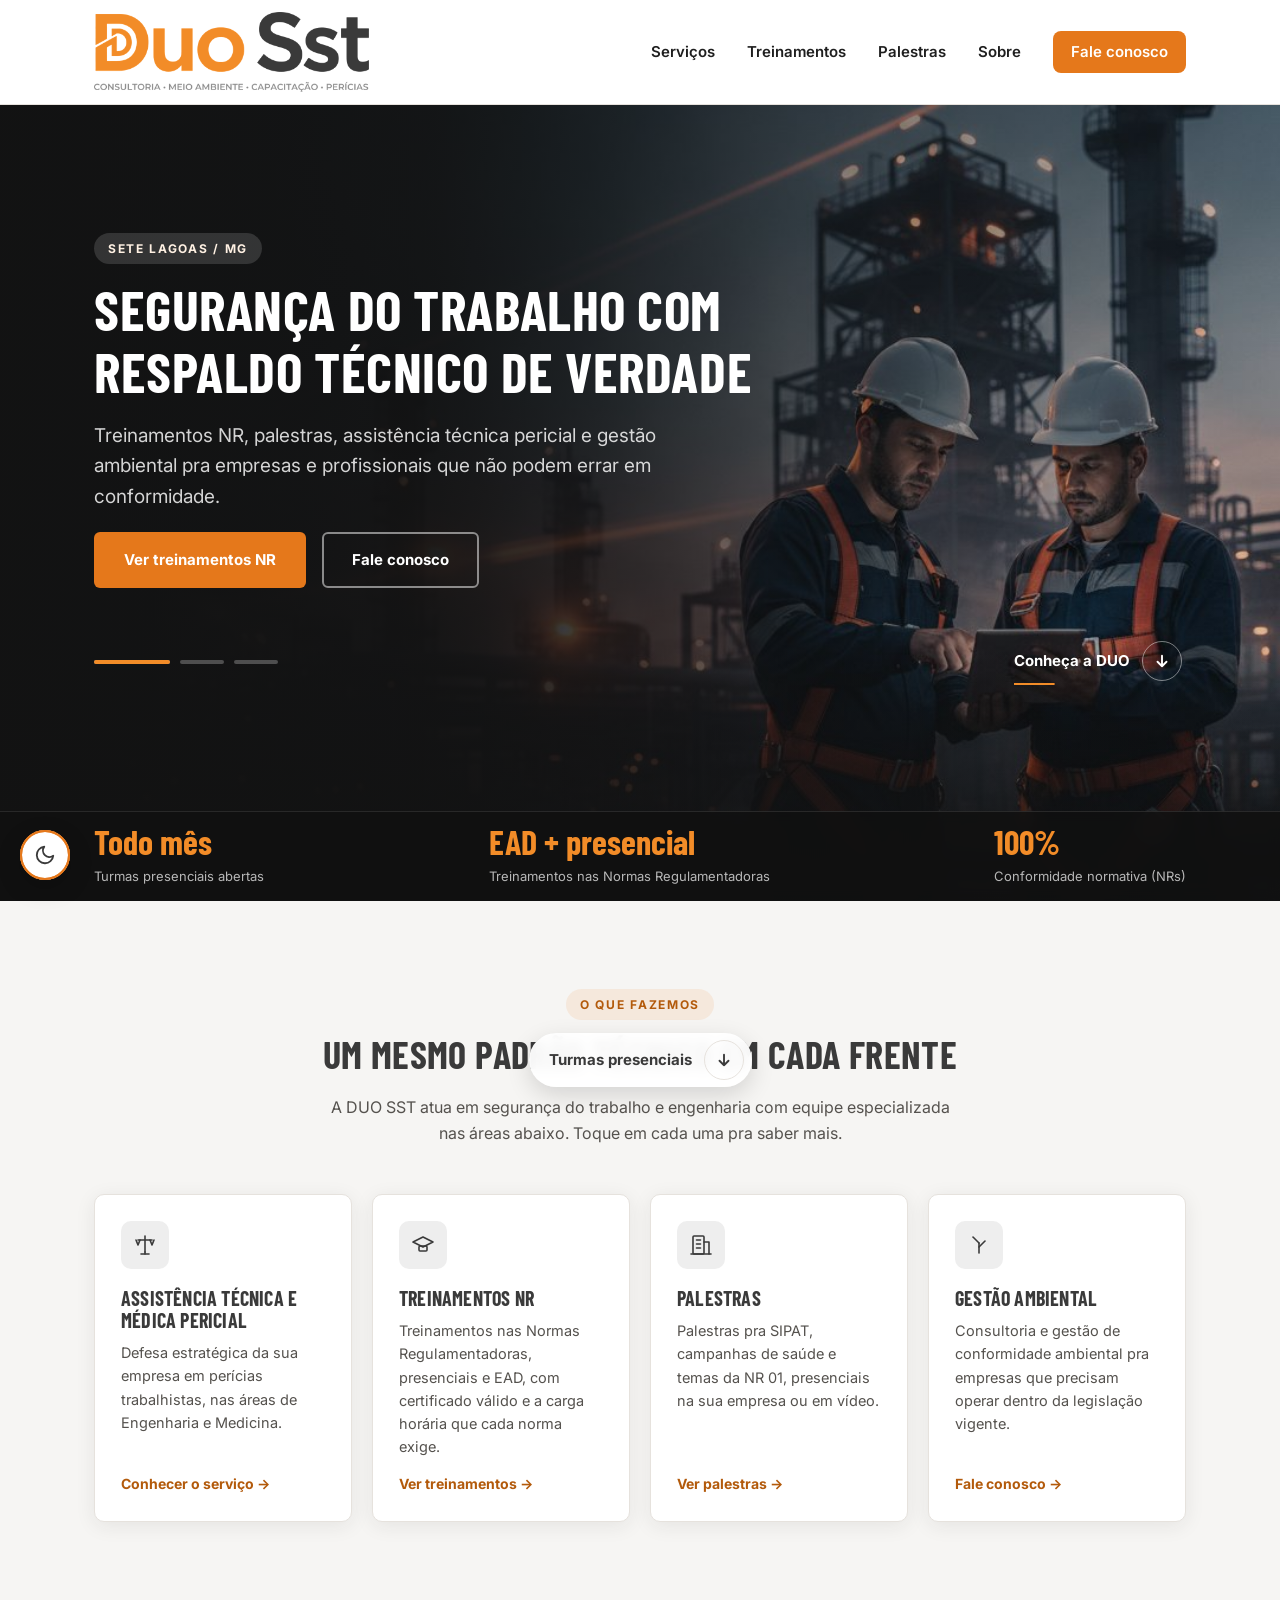
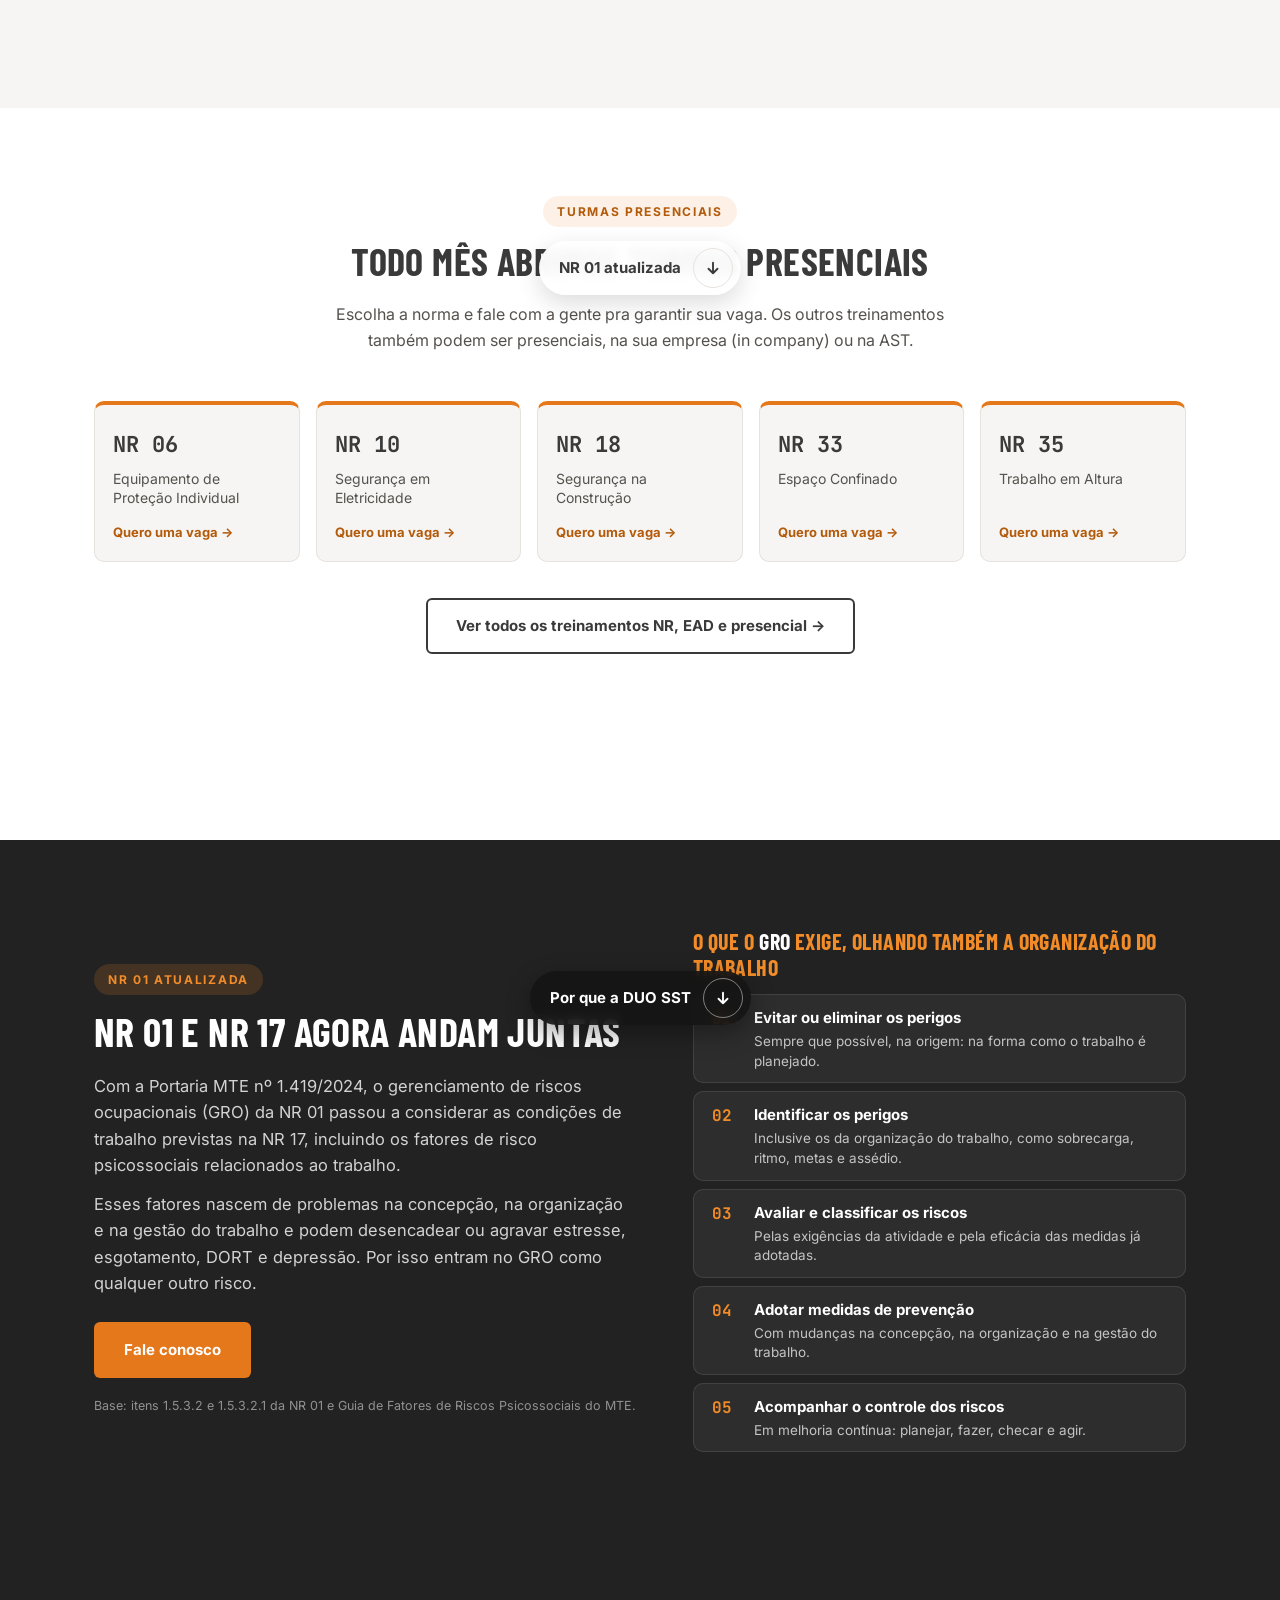
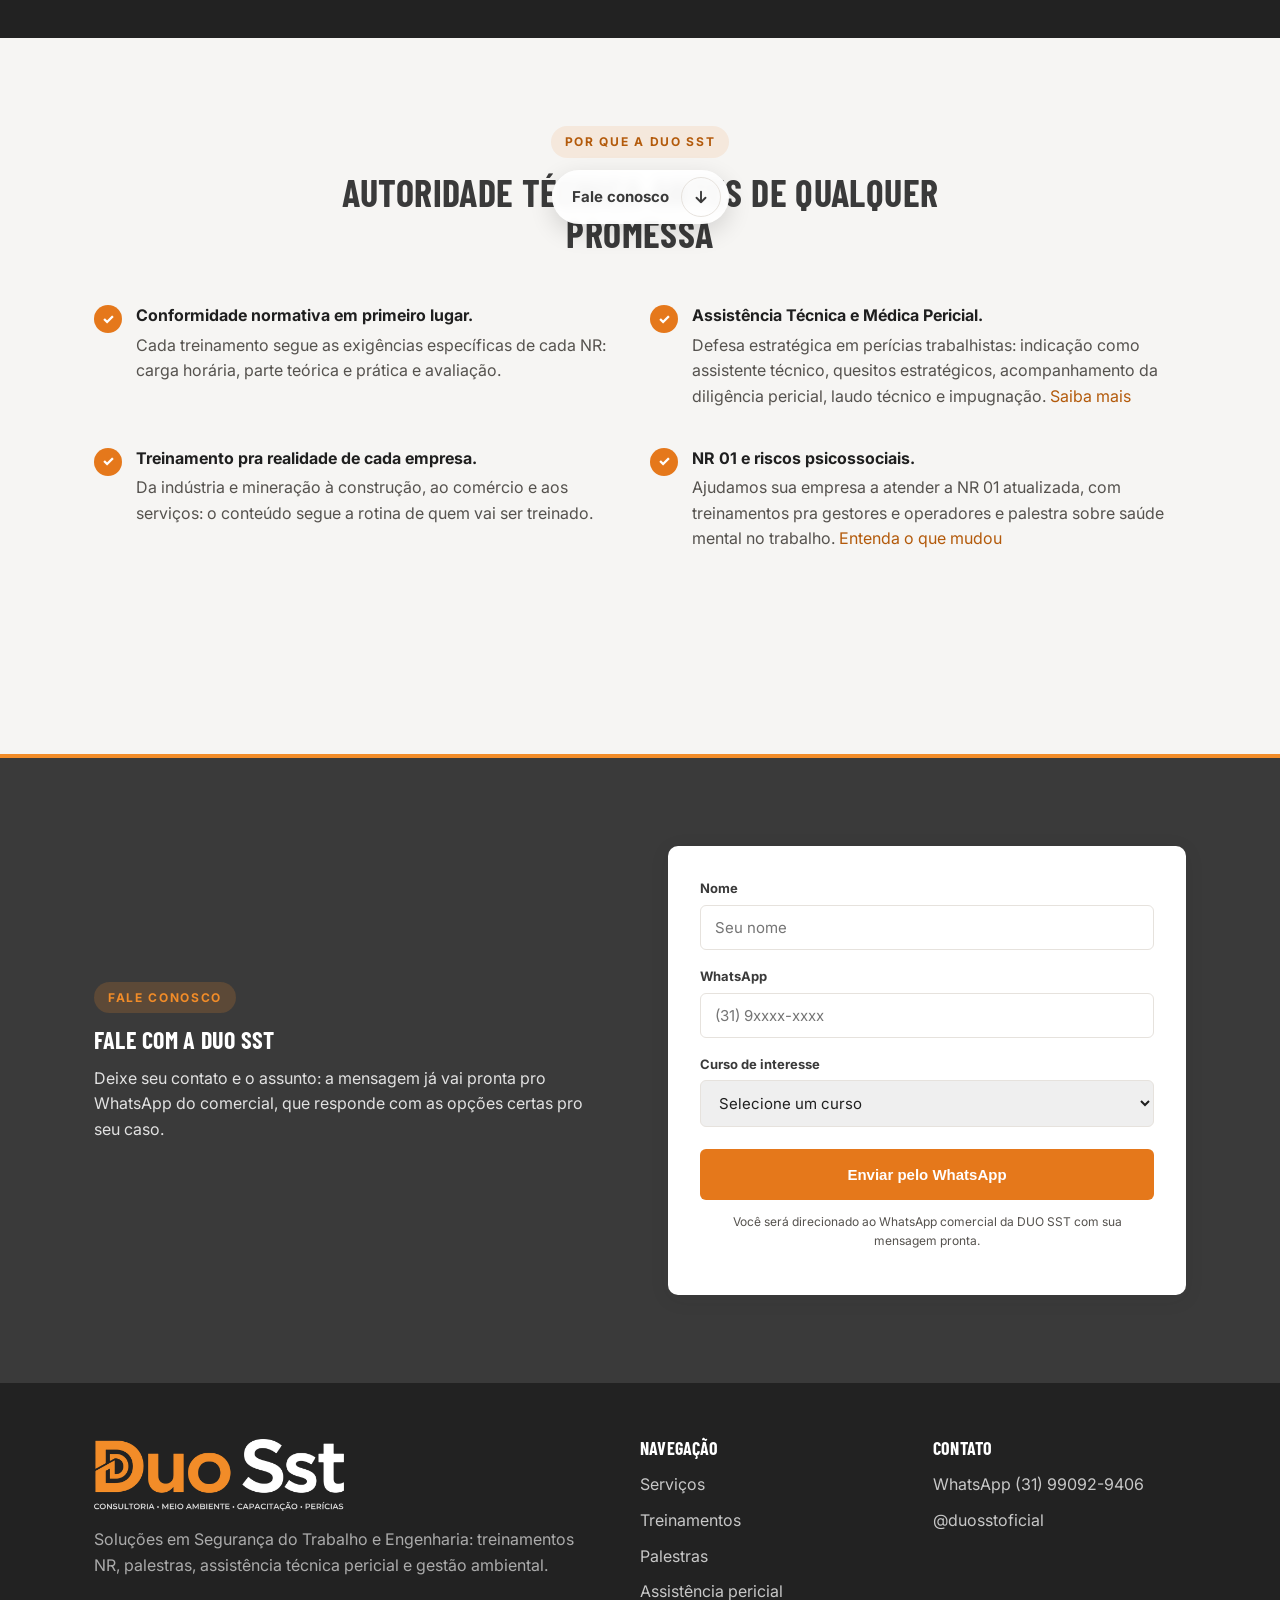
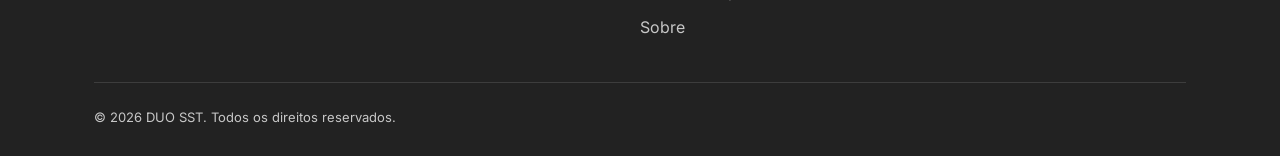
==== commit 02a65ce3: "Instagram novo @duosstoficial em todo o site" ====
--- a/index.html
+++ b/index.html
@@ -260,7 +260,7 @@
         <h4>Contato</h4>
         <ul>
           <li><a href="index.html#cadastro" data-whats="geral">WhatsApp (31) 99092-9406</a></li>
-          <li><a href="https://www.instagram.com/duo_sst" target="_blank" rel="noopener">@duo_sst</a></li>
+          <li><a href="https://www.instagram.com/duosstoficial" target="_blank" rel="noopener">@duosstoficial</a></li>
         </ul>
       </div>
     </div>
